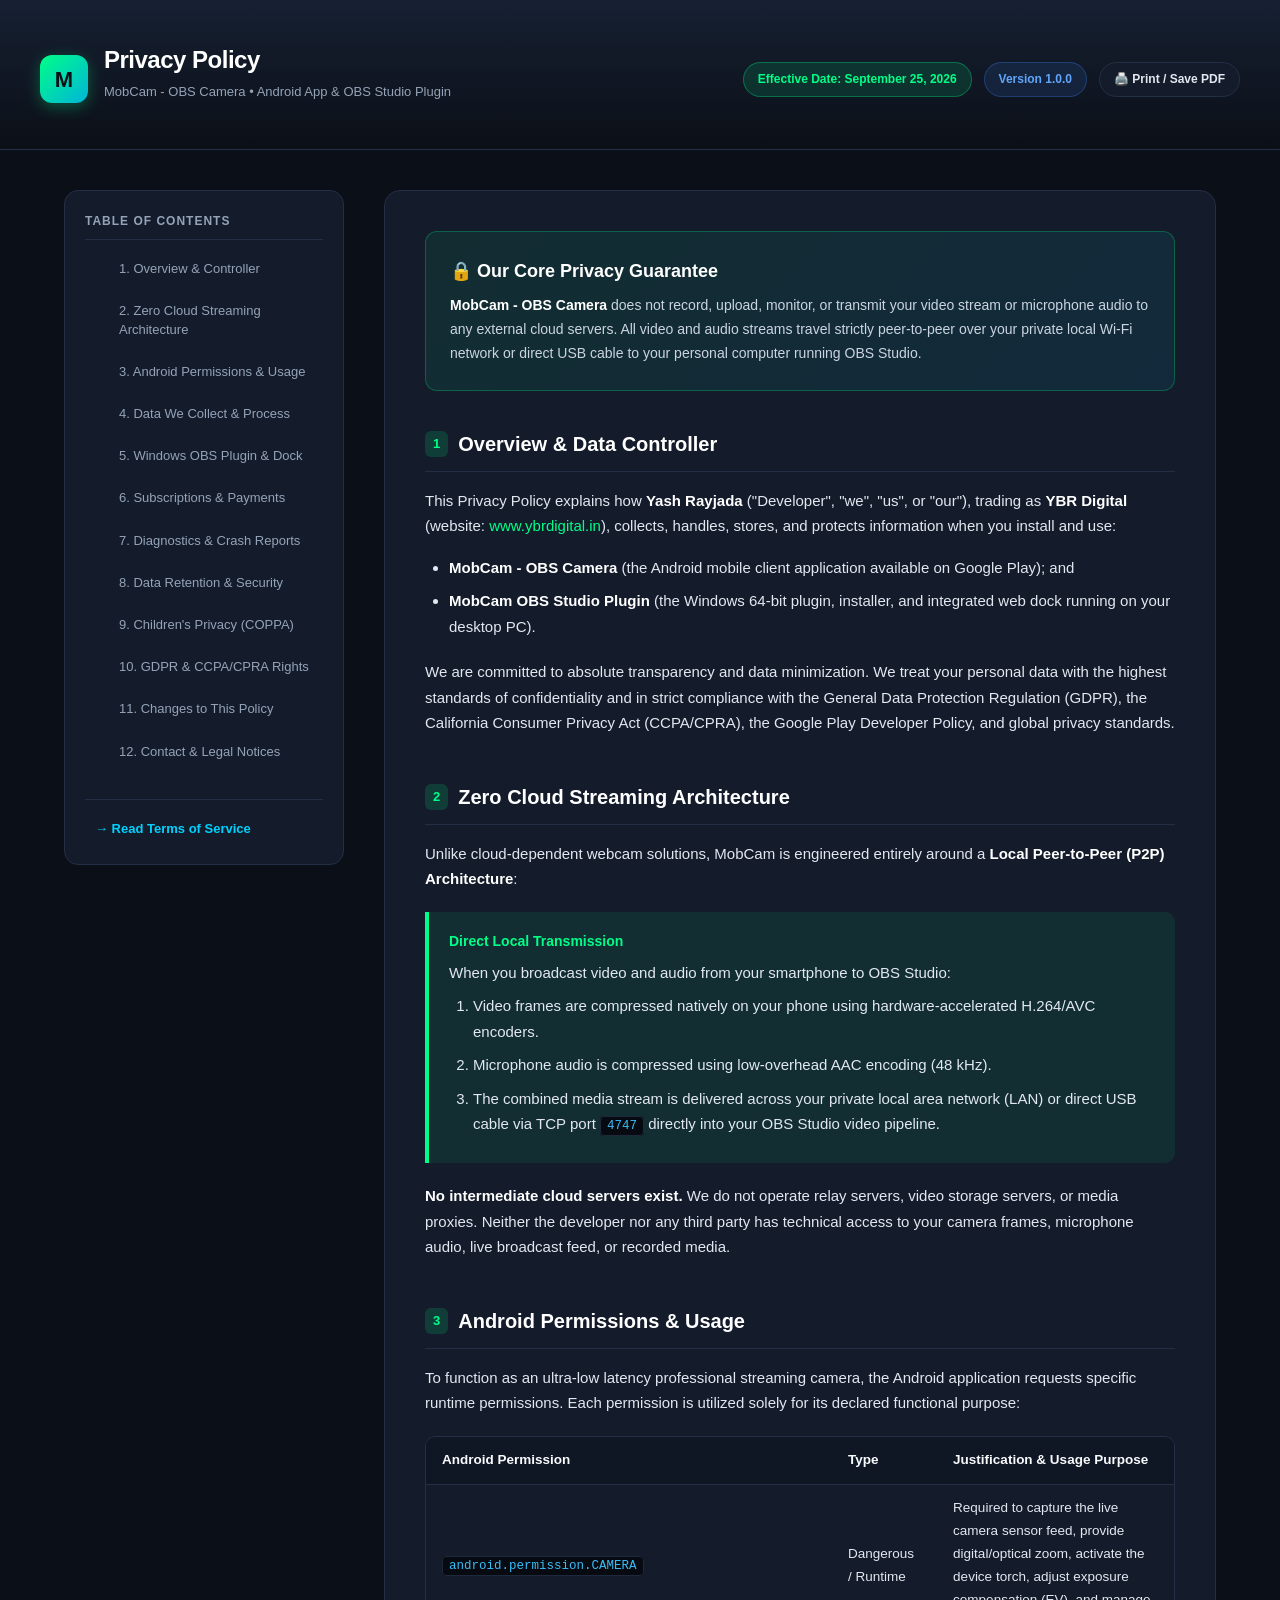
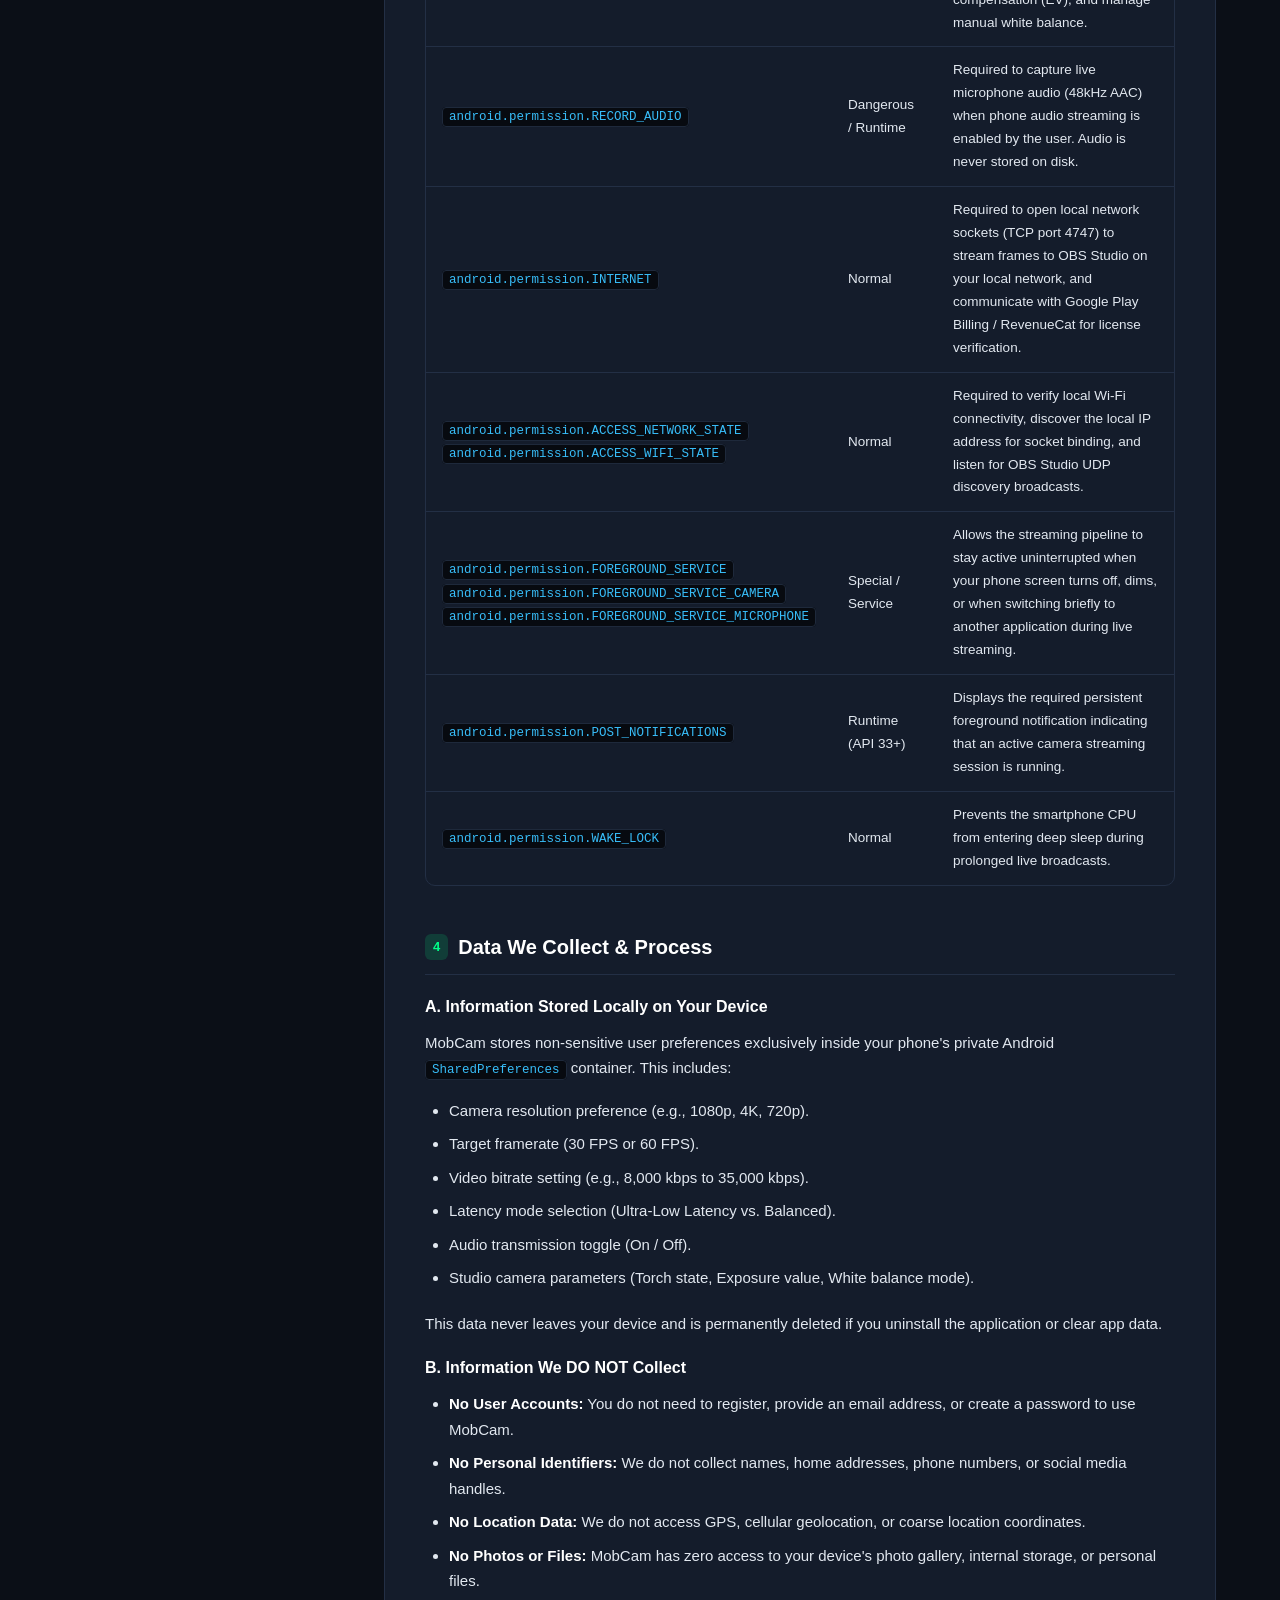
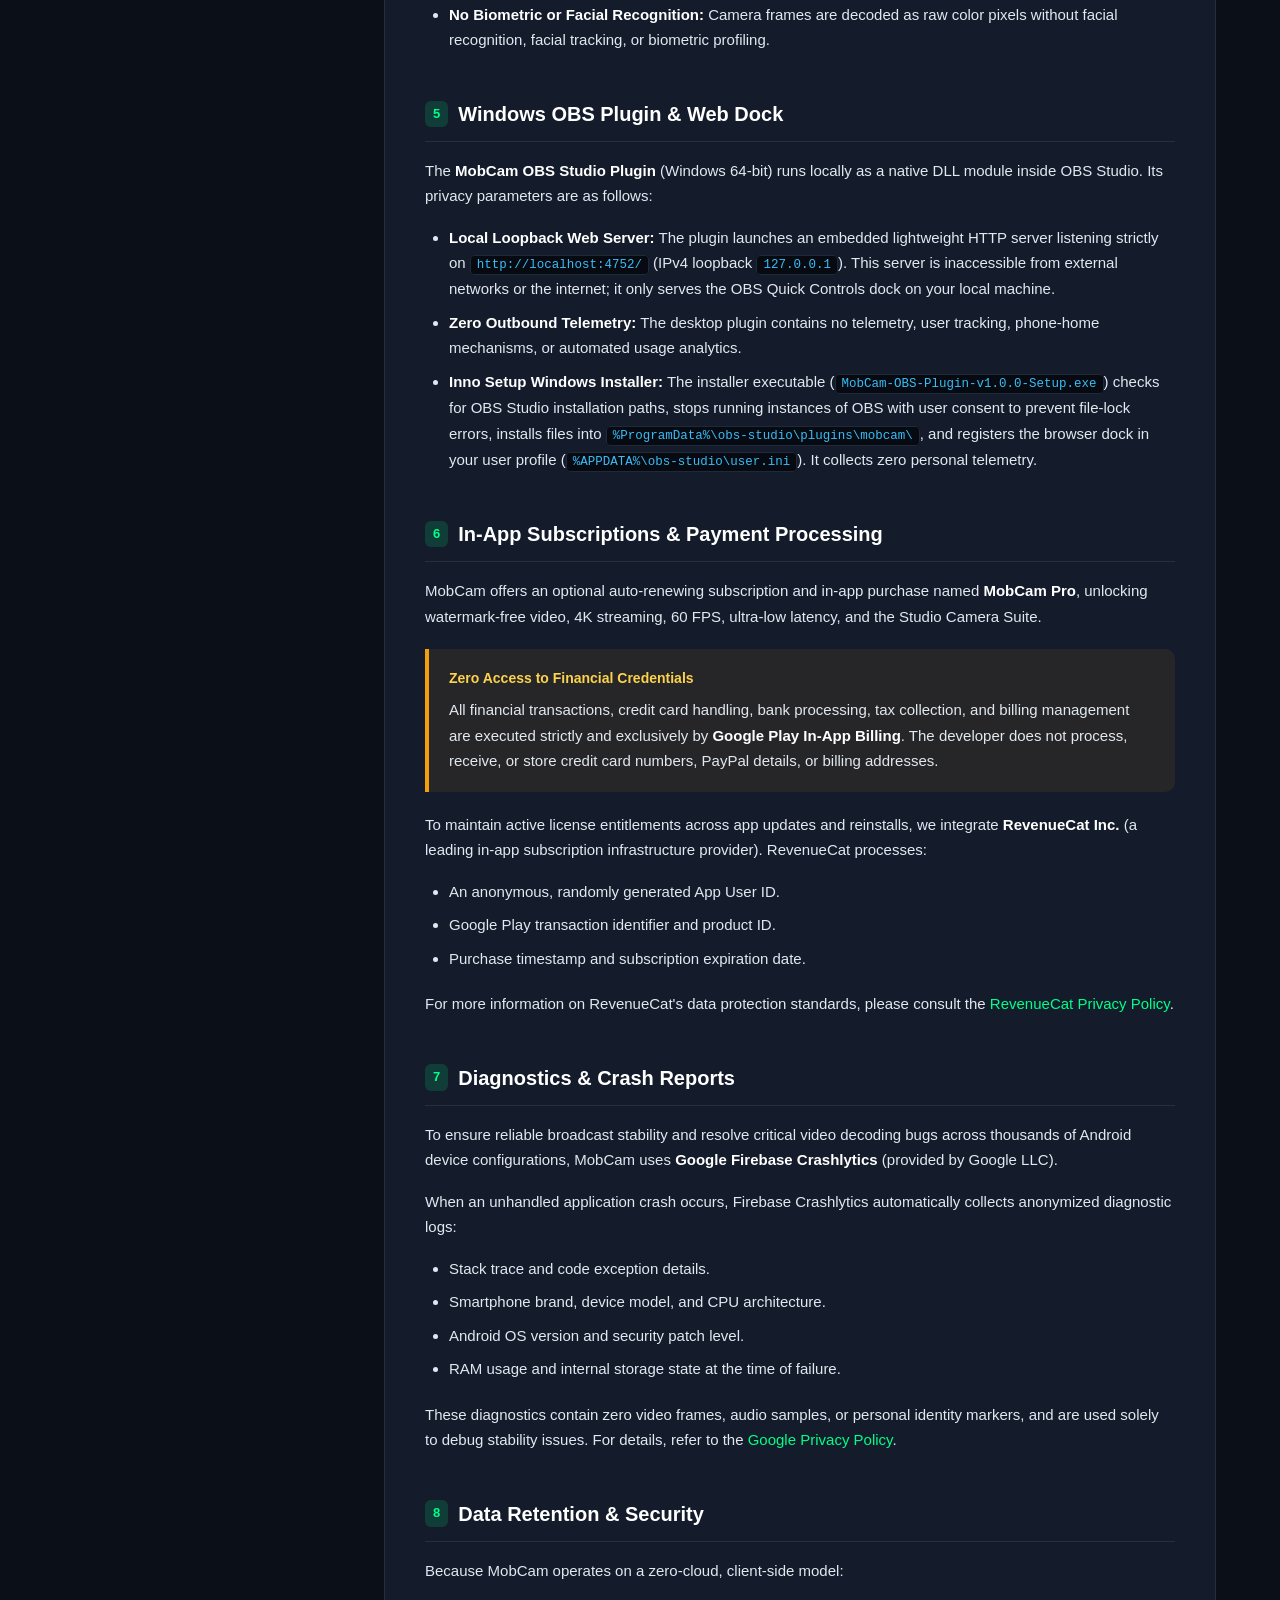
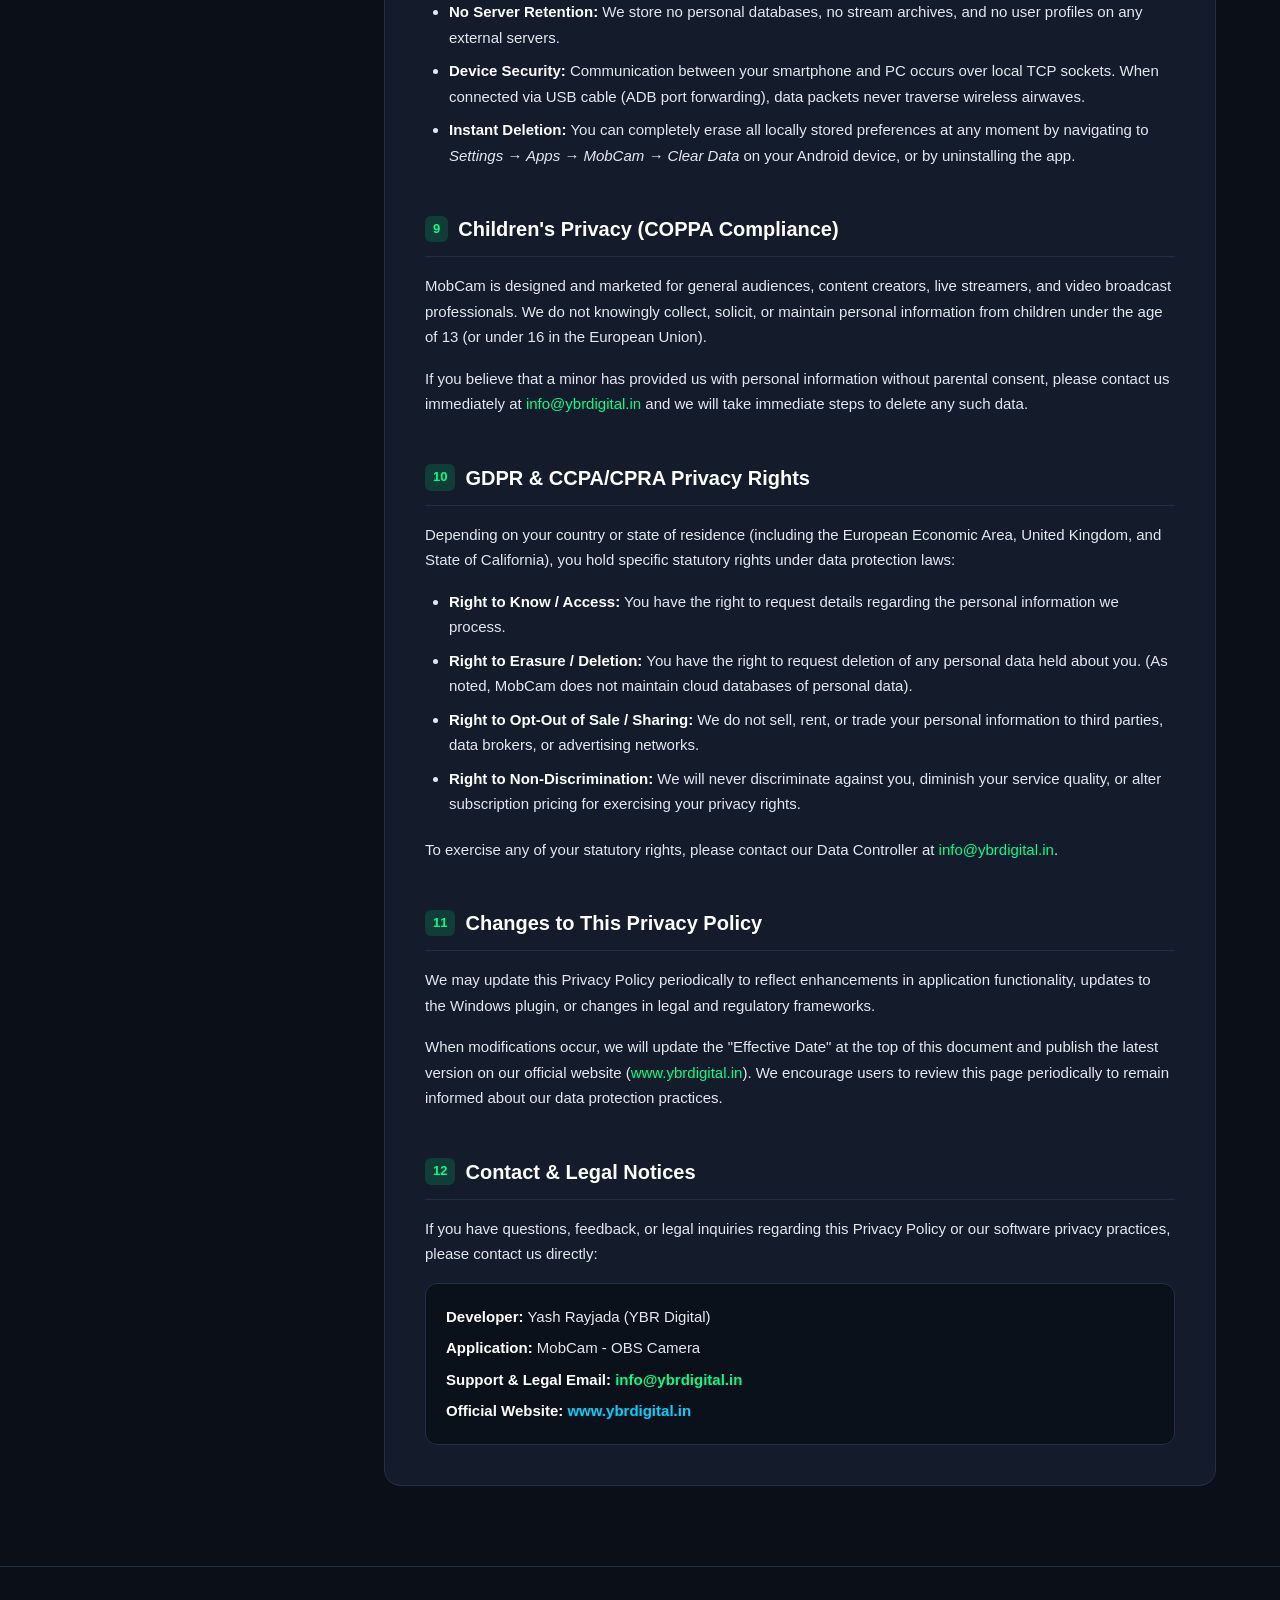
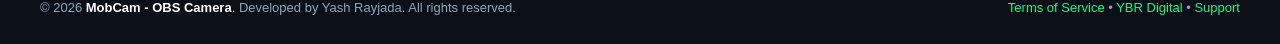
==== privacy-policy.html @ e22e001d "Add Privacy Policy and Terms of Service legal documents" ====
<!DOCTYPE html>
<html lang="en">
<head>
  <meta charset="UTF-8">
  <meta name="viewport" content="width=device-width, initial-scale=1.0">
  <title>Privacy Policy - MobCam - OBS Camera</title>
  <meta name="description" content="Privacy Policy for MobCam - OBS Camera Android App and Windows OBS Studio Plugin developed by Yash Rayjada.">
  <style>
    :root {
      --bg-color: #0b0f17;
      --card-bg: #141c2b;
      --card-border: #232f45;
      --text-main: #e2e8f0;
      --text-muted: #94a3b8;
      --accent-green: #00ff88;
      --accent-cyan: #00d2ff;
      --accent-blue: #3b82f6;
      --accent-gold: #f59e0b;
      --accent-red: #ef4444;
      --code-bg: #070a10;
      --nav-hover: #1e293b;
      --sidebar-width: 280px;
    }

    * {
      box-sizing: border-box;
      margin: 0;
      padding: 0;
    }

    body {
      font-family: -apple-system, BlinkMacSystemFont, "Segoe UI", Roboto, Helvetica, Arial, sans-serif;
      background-color: var(--bg-color);
      color: var(--text-main);
      line-height: 1.7;
      font-size: 15px;
      -webkit-font-smoothing: antialiased;
    }

    /* Header */
    header {
      background: linear-gradient(180deg, #162032 0%, var(--bg-color) 100%);
      border-bottom: 1px solid var(--card-border);
      padding: 40px 24px 30px;
      position: relative;
    }

    .header-inner {
      max-width: 1200px;
      margin: 0 auto;
      display: flex;
      flex-wrap: wrap;
      justify-content: space-between;
      align-items: center;
      gap: 20px;
    }

    .brand-group {
      display: flex;
      align-items: center;
      gap: 16px;
    }

    .logo-badge {
      width: 48px;
      height: 48px;
      background: linear-gradient(135deg, #00ff88, #00b4d8);
      border-radius: 12px;
      display: flex;
      align-items: center;
      justify-content: center;
      font-weight: 800;
      font-size: 22px;
      color: #0b0f17;
      box-shadow: 0 4px 15px rgba(0, 255, 136, 0.3);
    }

    .brand-title h1 {
      font-size: 24px;
      font-weight: 700;
      color: #ffffff;
      letter-spacing: -0.5px;
    }

    .brand-title p {
      font-size: 13px;
      color: var(--text-muted);
    }

    .doc-meta {
      display: flex;
      flex-wrap: wrap;
      gap: 12px;
    }

    .badge {
      display: inline-flex;
      align-items: center;
      gap: 6px;
      padding: 6px 14px;
      border-radius: 9999px;
      font-size: 12px;
      font-weight: 600;
      text-decoration: none;
    }

    .badge-green {
      background: rgba(0, 255, 136, 0.12);
      color: var(--accent-green);
      border: 1px solid rgba(0, 255, 136, 0.3);
    }

    .badge-blue {
      background: rgba(59, 130, 246, 0.12);
      color: #60a5fa;
      border: 1px solid rgba(59, 130, 246, 0.3);
    }

    .badge-btn {
      background: var(--card-bg);
      color: var(--text-main);
      border: 1px solid var(--card-border);
      cursor: pointer;
      transition: all 0.2s;
    }

    .badge-btn:hover {
      background: var(--nav-hover);
      border-color: var(--accent-cyan);
    }

    /* Layout */
    .layout-container {
      max-width: 1200px;
      margin: 0 auto;
      padding: 40px 24px;
      display: grid;
      grid-template-columns: var(--sidebar-width) minmax(0, 1fr);
      gap: 40px;
      align-items: start;
    }

    /* Sidebar Navigation */
    .sidebar {
      position: sticky;
      top: 30px;
      background: var(--card-bg);
      border: 1px solid var(--card-border);
      border-radius: 14px;
      padding: 20px;
      max-height: calc(100vh - 60px);
      overflow-y: auto;
    }

    .sidebar h3 {
      font-size: 12px;
      font-weight: 700;
      text-transform: uppercase;
      letter-spacing: 1px;
      color: var(--text-muted);
      margin-bottom: 14px;
      padding-bottom: 8px;
      border-bottom: 1px solid var(--card-border);
    }

    .toc-list {
      list-style: none;
      display: flex;
      flex-direction: column;
      gap: 4px;
    }

    .toc-link {
      color: var(--text-muted);
      text-decoration: none;
      font-size: 13px;
      padding: 6px 10px;
      border-radius: 6px;
      display: block;
      transition: all 0.15s ease;
      line-height: 1.4;
    }

    .toc-link:hover {
      color: var(--accent-green);
      background: var(--nav-hover);
      padding-left: 14px;
    }

    /* Main Content */
    .content {
      background: var(--card-bg);
      border: 1px solid var(--card-border);
      border-radius: 16px;
      padding: 40px;
    }

    .lead-banner {
      background: linear-gradient(135deg, rgba(0, 255, 136, 0.08) 0%, rgba(0, 210, 255, 0.08) 100%);
      border: 1px solid rgba(0, 255, 136, 0.25);
      border-radius: 12px;
      padding: 24px;
      margin-bottom: 36px;
    }

    .lead-banner h2 {
      font-size: 18px;
      color: #ffffff;
      margin-bottom: 8px;
      display: flex;
      align-items: center;
      gap: 10px;
    }

    .lead-banner p {
      color: #cbd5e1;
      font-size: 14px;
      margin: 0;
    }

    section {
      margin-bottom: 44px;
      scroll-margin-top: 40px;
    }

    section:last-child {
      margin-bottom: 0;
    }

    h2.section-title {
      font-size: 20px;
      font-weight: 700;
      color: #ffffff;
      margin-bottom: 16px;
      padding-bottom: 10px;
      border-bottom: 1px solid var(--card-border);
      display: flex;
      align-items: center;
      gap: 10px;
    }

    .sec-number {
      background: rgba(0, 255, 136, 0.15);
      color: var(--accent-green);
      font-size: 13px;
      font-weight: 700;
      padding: 2px 8px;
      border-radius: 6px;
    }

    p {
      color: var(--text-main);
      margin-bottom: 16px;
    }

    ul, ol {
      margin-bottom: 20px;
      padding-left: 24px;
      color: var(--text-main);
    }

    li {
      margin-bottom: 8px;
    }

    strong {
      color: #ffffff;
    }

    /* Alert Boxes */
    .callout {
      border-left: 4px solid var(--accent-blue);
      background: rgba(59, 130, 246, 0.08);
      border-radius: 0 10px 10px 0;
      padding: 18px 20px;
      margin: 20px 0;
    }

    .callout-title {
      font-weight: 700;
      font-size: 14px;
      color: #93c5fd;
      margin-bottom: 6px;
    }

    .callout-green {
      border-left-color: var(--accent-green);
      background: rgba(0, 255, 136, 0.08);
    }

    .callout-green .callout-title {
      color: var(--accent-green);
    }

    .callout-gold {
      border-left-color: var(--accent-gold);
      background: rgba(245, 158, 11, 0.08);
    }

    .callout-gold .callout-title {
      color: #fcd34d;
    }

    /* Tables */
    .table-wrapper {
      overflow-x: auto;
      margin: 20px 0 26px;
      border-radius: 10px;
      border: 1px solid var(--card-border);
    }

    table {
      width: 100%;
      border-collapse: collapse;
      text-align: left;
      font-size: 13.5px;
    }

    th {
      background: #0f1624;
      color: #f8fafc;
      font-weight: 600;
      padding: 12px 16px;
      border-bottom: 1px solid var(--card-border);
    }

    td {
      padding: 12px 16px;
      border-bottom: 1px solid var(--card-border);
      color: var(--text-main);
    }

    tr:last-child td {
      border-bottom: none;
    }

    tr:hover td {
      background: rgba(255, 255, 255, 0.02);
    }

    code {
      font-family: ui-monospace, SFMono-Regular, Menlo, Monaco, Consolas, monospace;
      font-size: 12.5px;
      background: var(--code-bg);
      color: #38bdf8;
      padding: 2px 6px;
      border-radius: 4px;
      border: 1px solid #1e293b;
    }

    /* Footer */
    footer {
      border-top: 1px solid var(--card-border);
      padding: 30px 24px;
      text-align: center;
      color: var(--text-muted);
      font-size: 13px;
      margin-top: 40px;
    }

    footer a {
      color: var(--accent-green);
      text-decoration: none;
    }

    footer a:hover {
      text-decoration: underline;
    }

    /* Print Styles */
    @media print {
      body {
        background: #ffffff;
        color: #000000;
      }
      header, .sidebar, .badge-btn, footer {
        display: none !important;
      }
      .layout-container {
        display: block;
        padding: 0;
      }
      .content {
        border: none;
        padding: 0;
        background: transparent;
      }
      h2.section-title {
        color: #000000;
        border-bottom: 1px solid #ccc;
      }
      .callout, .lead-banner {
        border: 1px solid #ccc;
        background: #f9f9f9;
        color: #000;
      }
      th {
        background: #eee;
        color: #000;
      }
      td {
        color: #000;
      }
      code {
        background: #eee;
        color: #000;
        border: none;
      }
    }

    @media (max-width: 900px) {
      .layout-container {
        grid-template-columns: 1fr;
      }
      .sidebar {
        position: static;
        max-height: none;
      }
      .content {
        padding: 24px 18px;
      }
    }
  </style>
</head>
<body>

  <!-- Header -->
  <header>
    <div class="header-inner">
      <div class="brand-group">
        <div class="logo-badge">M</div>
        <div class="brand-title">
          <h1>Privacy Policy</h1>
          <p>MobCam - OBS Camera &bull; Android App &amp; OBS Studio Plugin</p>
        </div>
      </div>
      <div class="doc-meta">
        <span class="badge badge-green">Effective Date: September 25, 2026</span>
        <span class="badge badge-blue">Version 1.0.0</span>
        <button class="badge badge-btn" onclick="window.print()">🖨️ Print / Save PDF</button>
      </div>
    </div>
  </header>

  <!-- Layout Container -->
  <div class="layout-container">

    <!-- Navigation Sidebar -->
    <aside class="sidebar">
      <h3>Table of Contents</h3>
      <ul class="toc-list">
        <li><a class="toc-link" href="#sec-overview">1. Overview &amp; Controller</a></li>
        <li><a class="toc-link" href="#sec-zero-cloud">2. Zero Cloud Streaming Architecture</a></li>
        <li><a class="toc-link" href="#sec-permissions">3. Android Permissions &amp; Usage</a></li>
        <li><a class="toc-link" href="#sec-data-collection">4. Data We Collect &amp; Process</a></li>
        <li><a class="toc-link" href="#sec-plugin">5. Windows OBS Plugin &amp; Dock</a></li>
        <li><a class="toc-link" href="#sec-sub-billing">6. Subscriptions &amp; Payments</a></li>
        <li><a class="toc-link" href="#sec-diagnostics">7. Diagnostics &amp; Crash Reports</a></li>
        <li><a class="toc-link" href="#sec-retention">8. Data Retention &amp; Security</a></li>
        <li><a class="toc-link" href="#sec-children">9. Children's Privacy (COPPA)</a></li>
        <li><a class="toc-link" href="#sec-gdpr-ccpa">10. GDPR &amp; CCPA/CPRA Rights</a></li>
        <li><a class="toc-link" href="#sec-updates">11. Changes to This Policy</a></li>
        <li><a class="toc-link" href="#sec-contact">12. Contact &amp; Legal Notices</a></li>
      </ul>
      <div style="margin-top: 24px; padding-top: 14px; border-top: 1px solid var(--card-border);">
        <a href="terms-of-service.html" class="toc-link" style="color: var(--accent-cyan); font-weight: 600;">
          &rarr; Read Terms of Service
        </a>
      </div>
    </aside>

    <!-- Main Legal Text -->
    <main class="content">

      <!-- Executive Privacy Guarantee Banner -->
      <div class="lead-banner">
        <h2>🔒 Our Core Privacy Guarantee</h2>
        <p>
          <strong>MobCam - OBS Camera</strong> does not record, upload, monitor, or transmit your video stream or microphone audio to any external cloud servers. All video and audio streams travel strictly peer-to-peer over your private local Wi-Fi network or direct USB cable to your personal computer running OBS Studio.
        </p>
      </div>

      <!-- Section 1 -->
      <section id="sec-overview">
        <h2 class="section-title"><span class="sec-number">1</span> Overview &amp; Data Controller</h2>
        <p>
          This Privacy Policy explains how <strong>Yash Rayjada</strong> ("Developer", "we", "us", or "our"), trading as <strong>YBR Digital</strong> (website: <a href="https://www.ybrdigital.in" target="_blank" style="color:var(--accent-green); text-decoration:none;">www.ybrdigital.in</a>), collects, handles, stores, and protects information when you install and use:
        </p>
        <ul>
          <li><strong>MobCam - OBS Camera</strong> (the Android mobile client application available on Google Play); and</li>
          <li><strong>MobCam OBS Studio Plugin</strong> (the Windows 64-bit plugin, installer, and integrated web dock running on your desktop PC).</li>
        </ul>
        <p>
          We are committed to absolute transparency and data minimization. We treat your personal data with the highest standards of confidentiality and in strict compliance with the General Data Protection Regulation (GDPR), the California Consumer Privacy Act (CCPA/CPRA), the Google Play Developer Policy, and global privacy standards.
        </p>
      </section>

      <!-- Section 2 -->
      <section id="sec-zero-cloud">
        <h2 class="section-title"><span class="sec-number">2</span> Zero Cloud Streaming Architecture</h2>
        <p>
          Unlike cloud-dependent webcam solutions, MobCam is engineered entirely around a <strong>Local Peer-to-Peer (P2P) Architecture</strong>:
        </p>
        <div class="callout callout-green">
          <div class="callout-title">Direct Local Transmission</div>
          When you broadcast video and audio from your smartphone to OBS Studio:
          <ol style="margin-top: 8px; margin-bottom: 0;">
            <li>Video frames are compressed natively on your phone using hardware-accelerated H.264/AVC encoders.</li>
            <li>Microphone audio is compressed using low-overhead AAC encoding (48 kHz).</li>
            <li>The combined media stream is delivered across your private local area network (LAN) or direct USB cable via TCP port <code>4747</code> directly into your OBS Studio video pipeline.</li>
          </ol>
        </div>
        <p>
          <strong>No intermediate cloud servers exist.</strong> We do not operate relay servers, video storage servers, or media proxies. Neither the developer nor any third party has technical access to your camera frames, microphone audio, live broadcast feed, or recorded media.
        </p>
      </section>

      <!-- Section 3 -->
      <section id="sec-permissions">
        <h2 class="section-title"><span class="sec-number">3</span> Android Permissions &amp; Usage</h2>
        <p>
          To function as an ultra-low latency professional streaming camera, the Android application requests specific runtime permissions. Each permission is utilized solely for its declared functional purpose:
        </p>
        <div class="table-wrapper">
          <table>
            <thead>
              <tr>
                <th>Android Permission</th>
                <th>Type</th>
                <th>Justification &amp; Usage Purpose</th>
              </tr>
            </thead>
            <tbody>
              <tr>
                <td><code>android.permission.CAMERA</code></td>
                <td>Dangerous / Runtime</td>
                <td>Required to capture the live camera sensor feed, provide digital/optical zoom, activate the device torch, adjust exposure compensation (EV), and manage manual white balance.</td>
              </tr>
              <tr>
                <td><code>android.permission.RECORD_AUDIO</code></td>
                <td>Dangerous / Runtime</td>
                <td>Required to capture live microphone audio (48kHz AAC) when phone audio streaming is enabled by the user. Audio is never stored on disk.</td>
              </tr>
              <tr>
                <td><code>android.permission.INTERNET</code></td>
                <td>Normal</td>
                <td>Required to open local network sockets (TCP port 4747) to stream frames to OBS Studio on your local network, and communicate with Google Play Billing / RevenueCat for license verification.</td>
              </tr>
              <tr>
                <td><code>android.permission.ACCESS_NETWORK_STATE</code><br><code>android.permission.ACCESS_WIFI_STATE</code></td>
                <td>Normal</td>
                <td>Required to verify local Wi-Fi connectivity, discover the local IP address for socket binding, and listen for OBS Studio UDP discovery broadcasts.</td>
              </tr>
              <tr>
                <td><code>android.permission.FOREGROUND_SERVICE</code><br><code>android.permission.FOREGROUND_SERVICE_CAMERA</code><br><code>android.permission.FOREGROUND_SERVICE_MICROPHONE</code></td>
                <td>Special / Service</td>
                <td>Allows the streaming pipeline to stay active uninterrupted when your phone screen turns off, dims, or when switching briefly to another application during live streaming.</td>
              </tr>
              <tr>
                <td><code>android.permission.POST_NOTIFICATIONS</code></td>
                <td>Runtime (API 33+)</td>
                <td>Displays the required persistent foreground notification indicating that an active camera streaming session is running.</td>
              </tr>
              <tr>
                <td><code>android.permission.WAKE_LOCK</code></td>
                <td>Normal</td>
                <td>Prevents the smartphone CPU from entering deep sleep during prolonged live broadcasts.</td>
              </tr>
            </tbody>
          </table>
        </div>
      </section>

      <!-- Section 4 -->
      <section id="sec-data-collection">
        <h2 class="section-title"><span class="sec-number">4</span> Data We Collect &amp; Process</h2>
        
        <h3 style="font-size:16px; color:#ffffff; margin: 18px 0 10px;">A. Information Stored Locally on Your Device</h3>
        <p>
          MobCam stores non-sensitive user preferences exclusively inside your phone's private Android <code>SharedPreferences</code> container. This includes:
        </p>
        <ul>
          <li>Camera resolution preference (e.g., 1080p, 4K, 720p).</li>
          <li>Target framerate (30 FPS or 60 FPS).</li>
          <li>Video bitrate setting (e.g., 8,000 kbps to 35,000 kbps).</li>
          <li>Latency mode selection (Ultra-Low Latency vs. Balanced).</li>
          <li>Audio transmission toggle (On / Off).</li>
          <li>Studio camera parameters (Torch state, Exposure value, White balance mode).</li>
        </ul>
        <p>This data never leaves your device and is permanently deleted if you uninstall the application or clear app data.</p>

        <h3 style="font-size:16px; color:#ffffff; margin: 18px 0 10px;">B. Information We DO NOT Collect</h3>
        <ul>
          <li><strong>No User Accounts:</strong> You do not need to register, provide an email address, or create a password to use MobCam.</li>
          <li><strong>No Personal Identifiers:</strong> We do not collect names, home addresses, phone numbers, or social media handles.</li>
          <li><strong>No Location Data:</strong> We do not access GPS, cellular geolocation, or coarse location coordinates.</li>
          <li><strong>No Photos or Files:</strong> MobCam has zero access to your device's photo gallery, internal storage, or personal files.</li>
          <li><strong>No Biometric or Facial Recognition:</strong> Camera frames are decoded as raw color pixels without facial recognition, facial tracking, or biometric profiling.</li>
        </ul>
      </section>

      <!-- Section 5 -->
      <section id="sec-plugin">
        <h2 class="section-title"><span class="sec-number">5</span> Windows OBS Plugin &amp; Web Dock</h2>
        <p>
          The <strong>MobCam OBS Studio Plugin</strong> (Windows 64-bit) runs locally as a native DLL module inside OBS Studio. Its privacy parameters are as follows:
        </p>
        <ul>
          <li><strong>Local Loopback Web Server:</strong> The plugin launches an embedded lightweight HTTP server listening strictly on <code>http://localhost:4752/</code> (IPv4 loopback <code>127.0.0.1</code>). This server is inaccessible from external networks or the internet; it only serves the OBS Quick Controls dock on your local machine.</li>
          <li><strong>Zero Outbound Telemetry:</strong> The desktop plugin contains no telemetry, user tracking, phone-home mechanisms, or automated usage analytics.</li>
          <li><strong>Inno Setup Windows Installer:</strong> The installer executable (<code>MobCam-OBS-Plugin-v1.0.0-Setup.exe</code>) checks for OBS Studio installation paths, stops running instances of OBS with user consent to prevent file-lock errors, installs files into <code>%ProgramData%\obs-studio\plugins\mobcam\</code>, and registers the browser dock in your user profile (<code>%APPDATA%\obs-studio\user.ini</code>). It collects zero personal telemetry.</li>
        </ul>
      </section>

      <!-- Section 6 -->
      <section id="sec-sub-billing">
        <h2 class="section-title"><span class="sec-number">6</span> In-App Subscriptions &amp; Payment Processing</h2>
        <p>
          MobCam offers an optional auto-renewing subscription and in-app purchase named <strong>MobCam Pro</strong>, unlocking watermark-free video, 4K streaming, 60 FPS, ultra-low latency, and the Studio Camera Suite.
        </p>
        <div class="callout callout-gold">
          <div class="callout-title">Zero Access to Financial Credentials</div>
          All financial transactions, credit card handling, bank processing, tax collection, and billing management are executed strictly and exclusively by <strong>Google Play In-App Billing</strong>. The developer does not process, receive, or store credit card numbers, PayPal details, or billing addresses.
        </div>
        <p>
          To maintain active license entitlements across app updates and reinstalls, we integrate <strong>RevenueCat Inc.</strong> (a leading in-app subscription infrastructure provider). RevenueCat processes:
        </p>
        <ul>
          <li>An anonymous, randomly generated App User ID.</li>
          <li>Google Play transaction identifier and product ID.</li>
          <li>Purchase timestamp and subscription expiration date.</li>
        </ul>
        <p>
          For more information on RevenueCat's data protection standards, please consult the <a href="https://www.revenuecat.com/privacy" target="_blank" style="color:var(--accent-green); text-decoration:none;">RevenueCat Privacy Policy</a>.
        </p>
      </section>

      <!-- Section 7 -->
      <section id="sec-diagnostics">
        <h2 class="section-title"><span class="sec-number">7</span> Diagnostics &amp; Crash Reports</h2>
        <p>
          To ensure reliable broadcast stability and resolve critical video decoding bugs across thousands of Android device configurations, MobCam uses <strong>Google Firebase Crashlytics</strong> (provided by Google LLC).
        </p>
        <p>
          When an unhandled application crash occurs, Firebase Crashlytics automatically collects anonymized diagnostic logs:
        </p>
        <ul>
          <li>Stack trace and code exception details.</li>
          <li>Smartphone brand, device model, and CPU architecture.</li>
          <li>Android OS version and security patch level.</li>
          <li>RAM usage and internal storage state at the time of failure.</li>
        </ul>
        <p>
          These diagnostics contain zero video frames, audio samples, or personal identity markers, and are used solely to debug stability issues. For details, refer to the <a href="https://policies.google.com/privacy" target="_blank" style="color:var(--accent-green); text-decoration:none;">Google Privacy Policy</a>.
        </p>
      </section>

      <!-- Section 8 -->
      <section id="sec-retention">
        <h2 class="section-title"><span class="sec-number">8</span> Data Retention &amp; Security</h2>
        <p>
          Because MobCam operates on a zero-cloud, client-side model:
        </p>
        <ul>
          <li><strong>No Server Retention:</strong> We store no personal databases, no stream archives, and no user profiles on any external servers.</li>
          <li><strong>Device Security:</strong> Communication between your smartphone and PC occurs over local TCP sockets. When connected via USB cable (ADB port forwarding), data packets never traverse wireless airwaves.</li>
          <li><strong>Instant Deletion:</strong> You can completely erase all locally stored preferences at any moment by navigating to <em>Settings &rarr; Apps &rarr; MobCam &rarr; Clear Data</em> on your Android device, or by uninstalling the app.</li>
        </ul>
      </section>

      <!-- Section 9 -->
      <section id="sec-children">
        <h2 class="section-title"><span class="sec-number">9</span> Children's Privacy (COPPA Compliance)</h2>
        <p>
          MobCam is designed and marketed for general audiences, content creators, live streamers, and video broadcast professionals. We do not knowingly collect, solicit, or maintain personal information from children under the age of 13 (or under 16 in the European Union).
        </p>
        <p>
          If you believe that a minor has provided us with personal information without parental consent, please contact us immediately at <a href="mailto:info@ybrdigital.in" style="color:var(--accent-green); text-decoration:none;">info@ybrdigital.in</a> and we will take immediate steps to delete any such data.
        </p>
      </section>

      <!-- Section 10 -->
      <section id="sec-gdpr-ccpa">
        <h2 class="section-title"><span class="sec-number">10</span> GDPR &amp; CCPA/CPRA Privacy Rights</h2>
        <p>
          Depending on your country or state of residence (including the European Economic Area, United Kingdom, and State of California), you hold specific statutory rights under data protection laws:
        </p>
        <ul>
          <li><strong>Right to Know / Access:</strong> You have the right to request details regarding the personal information we process.</li>
          <li><strong>Right to Erasure / Deletion:</strong> You have the right to request deletion of any personal data held about you. (As noted, MobCam does not maintain cloud databases of personal data).</li>
          <li><strong>Right to Opt-Out of Sale / Sharing:</strong> We do not sell, rent, or trade your personal information to third parties, data brokers, or advertising networks.</li>
          <li><strong>Right to Non-Discrimination:</strong> We will never discriminate against you, diminish your service quality, or alter subscription pricing for exercising your privacy rights.</li>
        </ul>
        <p>
          To exercise any of your statutory rights, please contact our Data Controller at <a href="mailto:info@ybrdigital.in" style="color:var(--accent-green); text-decoration:none;">info@ybrdigital.in</a>.
        </p>
      </section>

      <!-- Section 11 -->
      <section id="sec-updates">
        <h2 class="section-title"><span class="sec-number">11</span> Changes to This Privacy Policy</h2>
        <p>
          We may update this Privacy Policy periodically to reflect enhancements in application functionality, updates to the Windows plugin, or changes in legal and regulatory frameworks.
        </p>
        <p>
          When modifications occur, we will update the "Effective Date" at the top of this document and publish the latest version on our official website (<a href="https://www.ybrdigital.in" target="_blank" style="color:var(--accent-green); text-decoration:none;">www.ybrdigital.in</a>). We encourage users to review this page periodically to remain informed about our data protection practices.
        </p>
      </section>

      <!-- Section 12 -->
      <section id="sec-contact">
        <h2 class="section-title"><span class="sec-number">12</span> Contact &amp; Legal Notices</h2>
        <p>
          If you have questions, feedback, or legal inquiries regarding this Privacy Policy or our software privacy practices, please contact us directly:
        </p>
        <div style="background:#0b111a; border:1px solid var(--card-border); border-radius:12px; padding:20px; margin-top:14px;">
          <p style="margin-bottom:6px;"><strong>Developer:</strong> Yash Rayjada (YBR Digital)</p>
          <p style="margin-bottom:6px;"><strong>Application:</strong> MobCam - OBS Camera</p>
          <p style="margin-bottom:6px;"><strong>Support &amp; Legal Email:</strong> <a href="mailto:info@ybrdigital.in" style="color:var(--accent-green); text-decoration:none; font-weight:600;">info@ybrdigital.in</a></p>
          <p style="margin-bottom:0;"><strong>Official Website:</strong> <a href="https://www.ybrdigital.in" target="_blank" style="color:var(--accent-cyan); text-decoration:none; font-weight:600;">www.ybrdigital.in</a></p>
        </div>
      </section>

    </main>
  </div>

  <!-- Footer -->
  <footer>
    <div style="max-width: 1200px; margin: 0 auto; display: flex; flex-wrap: wrap; justify-content: space-between; align-items: center; gap: 14px;">
      <div>&copy; 2026 <strong>MobCam - OBS Camera</strong>. Developed by Yash Rayjada. All rights reserved.</div>
      <div>
        <a href="terms-of-service.html">Terms of Service</a> &bull;
        <a href="https://www.ybrdigital.in" target="_blank">YBR Digital</a> &bull;
        <a href="mailto:info@ybrdigital.in">Support</a>
      </div>
    </div>
  </footer>

</body>
</html>
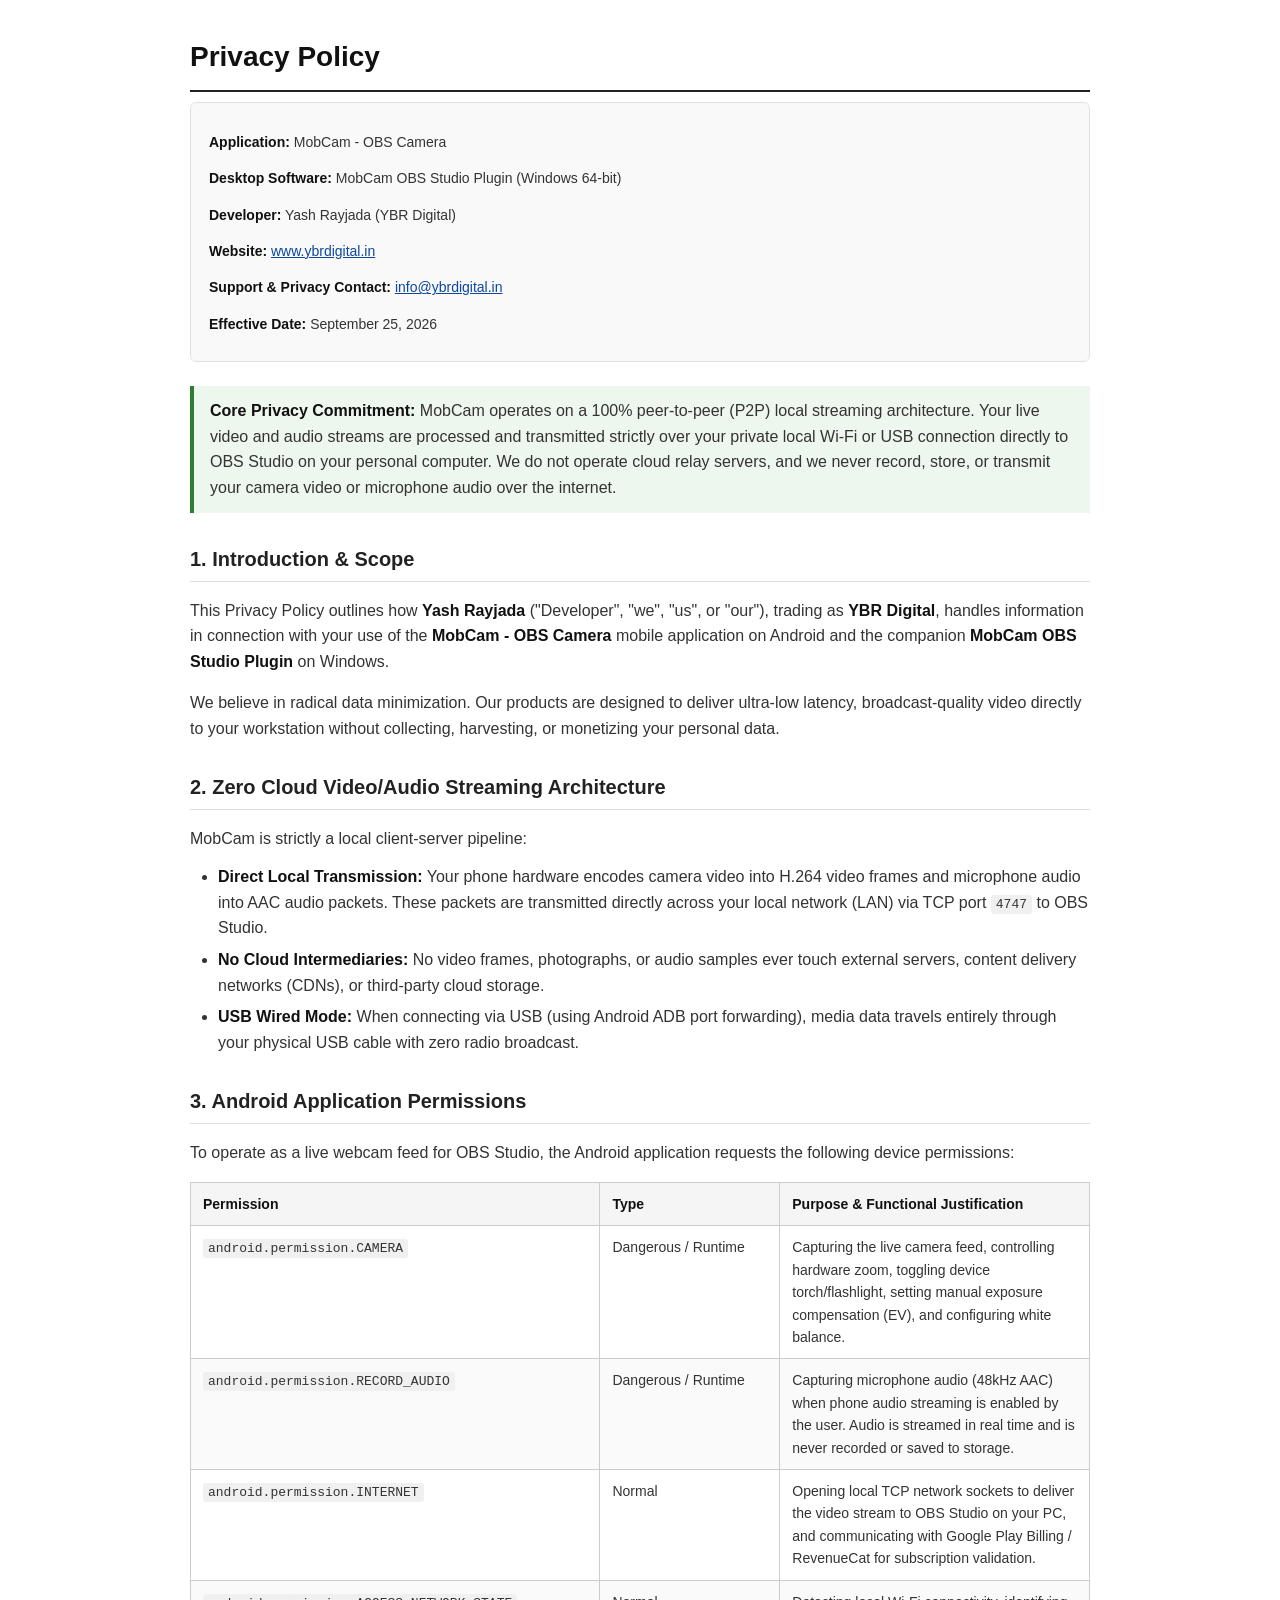
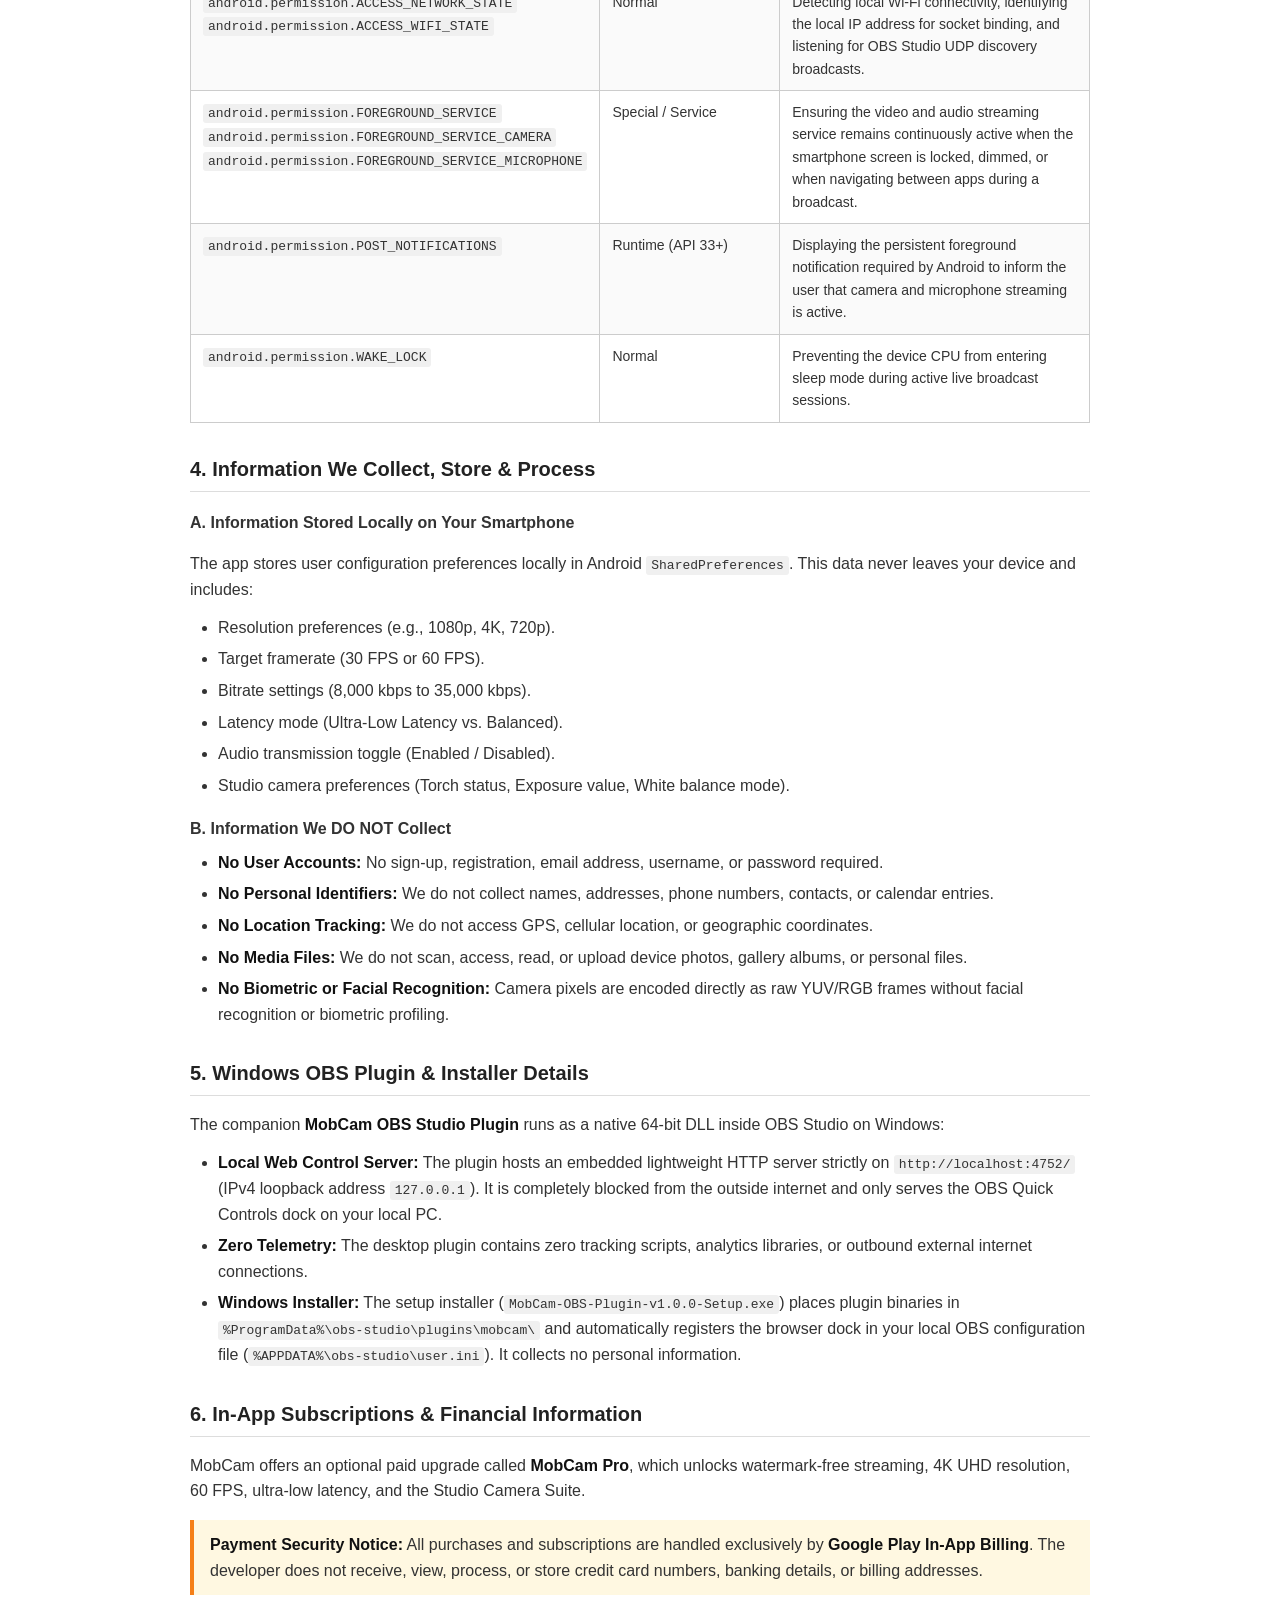
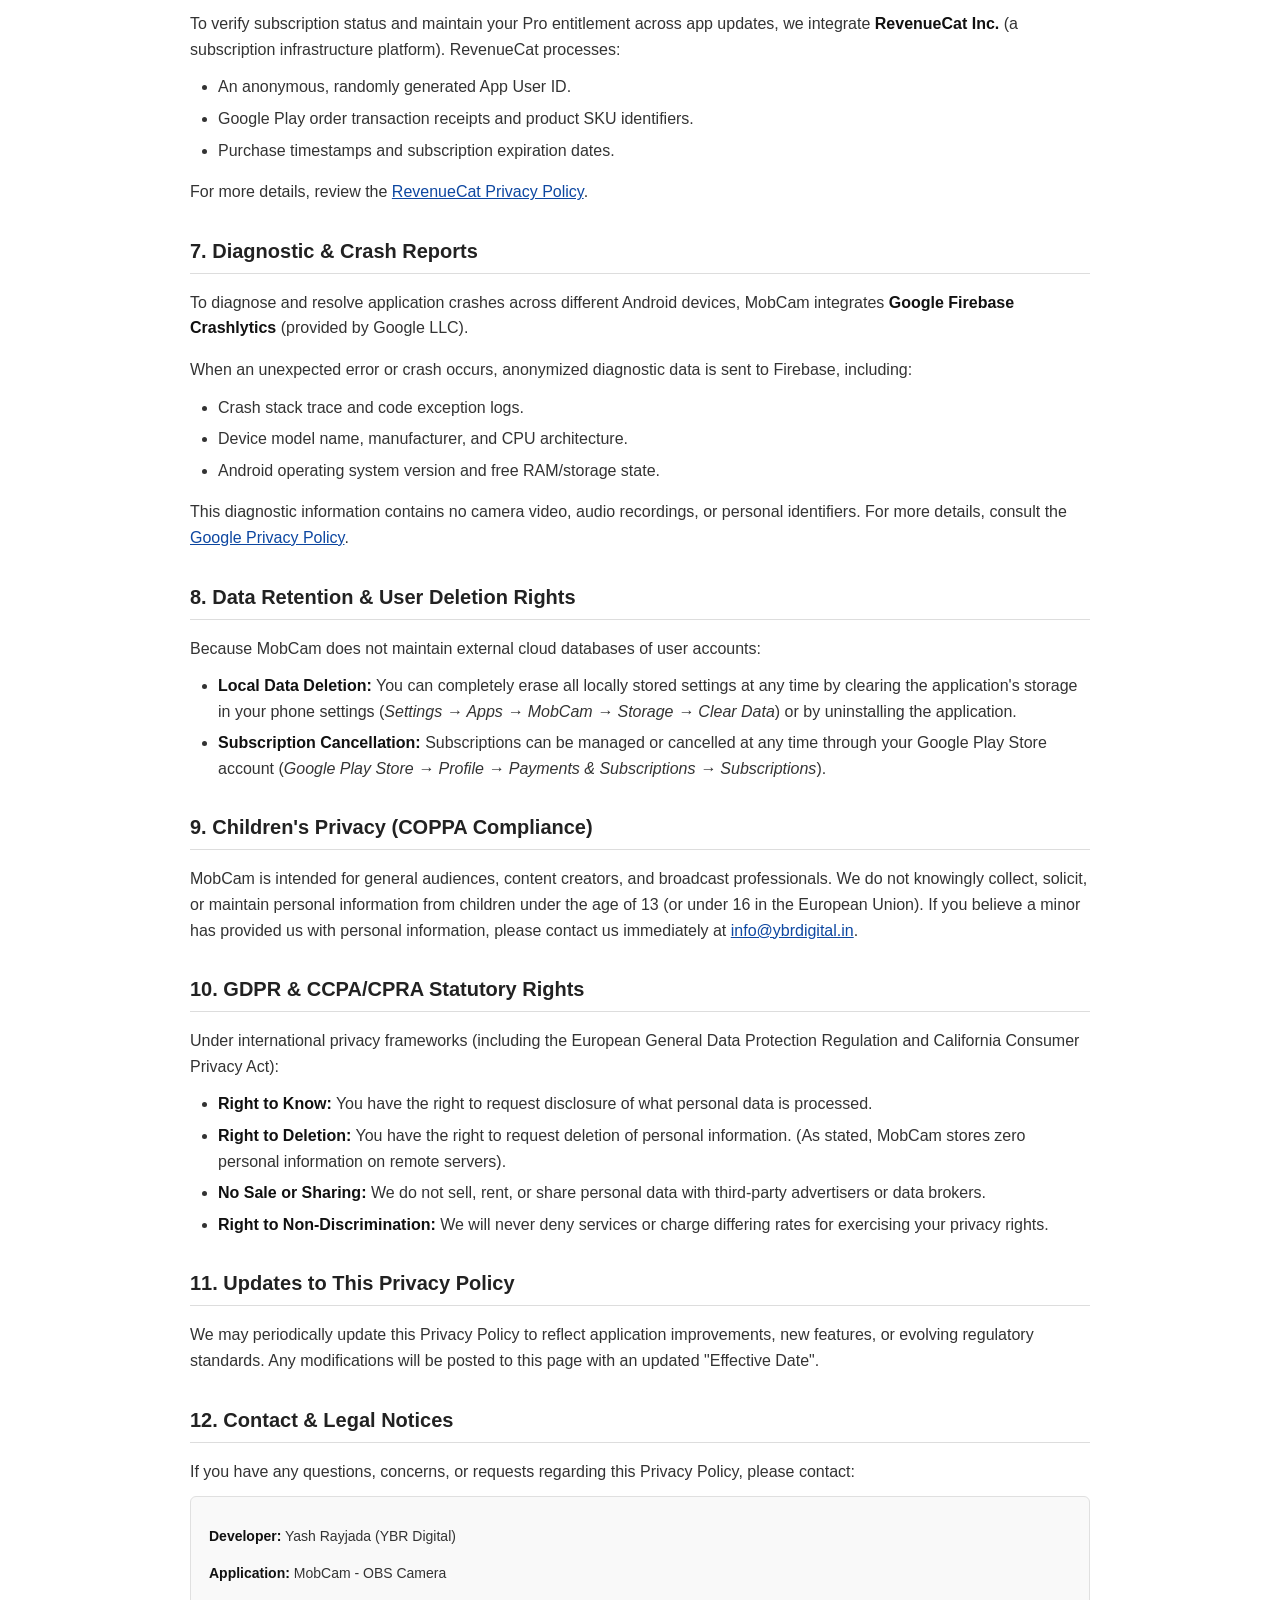
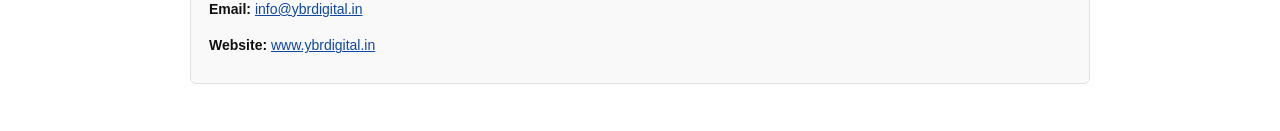
==== commit 98e87f18: "Simplify Privacy Policy and Terms of Service HTML for universal copy-paste compatibility" ====
--- a/privacy-policy.html
+++ b/privacy-policy.html
@@ -4,737 +4,301 @@
   <meta charset="UTF-8">
   <meta name="viewport" content="width=device-width, initial-scale=1.0">
   <title>Privacy Policy - MobCam - OBS Camera</title>
-  <meta name="description" content="Privacy Policy for MobCam - OBS Camera Android App and Windows OBS Studio Plugin developed by Yash Rayjada.">
   <style>
-    :root {
-      --bg-color: #0b0f17;
-      --card-bg: #141c2b;
-      --card-border: #232f45;
-      --text-main: #e2e8f0;
-      --text-muted: #94a3b8;
-      --accent-green: #00ff88;
-      --accent-cyan: #00d2ff;
-      --accent-blue: #3b82f6;
-      --accent-gold: #f59e0b;
-      --accent-red: #ef4444;
-      --code-bg: #070a10;
-      --nav-hover: #1e293b;
-      --sidebar-width: 280px;
-    }
-
-    * {
-      box-sizing: border-box;
-      margin: 0;
-      padding: 0;
-    }
-
     body {
-      font-family: -apple-system, BlinkMacSystemFont, "Segoe UI", Roboto, Helvetica, Arial, sans-serif;
-      background-color: var(--bg-color);
-      color: var(--text-main);
-      line-height: 1.7;
-      font-size: 15px;
-      -webkit-font-smoothing: antialiased;
-    }
-
-    /* Header */
-    header {
-      background: linear-gradient(180deg, #162032 0%, var(--bg-color) 100%);
-      border-bottom: 1px solid var(--card-border);
-      padding: 40px 24px 30px;
-      position: relative;
-    }
-
-    .header-inner {
-      max-width: 1200px;
+      font-family: Arial, Helvetica, sans-serif;
+      line-height: 1.6;
+      color: #333333;
+      max-width: 900px;
       margin: 0 auto;
-      display: flex;
-      flex-wrap: wrap;
-      justify-content: space-between;
-      align-items: center;
-      gap: 20px;
-    }
-
-    .brand-group {
-      display: flex;
-      align-items: center;
-      gap: 16px;
-    }
-
-    .logo-badge {
-      width: 48px;
-      height: 48px;
-      background: linear-gradient(135deg, #00ff88, #00b4d8);
-      border-radius: 12px;
-      display: flex;
-      align-items: center;
-      justify-content: center;
-      font-weight: 800;
-      font-size: 22px;
-      color: #0b0f17;
-      box-shadow: 0 4px 15px rgba(0, 255, 136, 0.3);
-    }
-
-    .brand-title h1 {
-      font-size: 24px;
-      font-weight: 700;
-      color: #ffffff;
-      letter-spacing: -0.5px;
-    }
-
-    .brand-title p {
-      font-size: 13px;
-      color: var(--text-muted);
-    }
-
-    .doc-meta {
-      display: flex;
-      flex-wrap: wrap;
-      gap: 12px;
-    }
-
-    .badge {
-      display: inline-flex;
-      align-items: center;
-      gap: 6px;
-      padding: 6px 14px;
-      border-radius: 9999px;
-      font-size: 12px;
-      font-weight: 600;
-      text-decoration: none;
-    }
-
-    .badge-green {
-      background: rgba(0, 255, 136, 0.12);
-      color: var(--accent-green);
-      border: 1px solid rgba(0, 255, 136, 0.3);
-    }
-
-    .badge-blue {
-      background: rgba(59, 130, 246, 0.12);
-      color: #60a5fa;
-      border: 1px solid rgba(59, 130, 246, 0.3);
-    }
-
-    .badge-btn {
-      background: var(--card-bg);
-      color: var(--text-main);
-      border: 1px solid var(--card-border);
-      cursor: pointer;
-      transition: all 0.2s;
-    }
-
-    .badge-btn:hover {
-      background: var(--nav-hover);
-      border-color: var(--accent-cyan);
-    }
-
-    /* Layout */
-    .layout-container {
-      max-width: 1200px;
-      margin: 0 auto;
-      padding: 40px 24px;
-      display: grid;
-      grid-template-columns: var(--sidebar-width) minmax(0, 1fr);
-      gap: 40px;
-      align-items: start;
-    }
-
-    /* Sidebar Navigation */
-    .sidebar {
-      position: sticky;
-      top: 30px;
-      background: var(--card-bg);
-      border: 1px solid var(--card-border);
-      border-radius: 14px;
-      padding: 20px;
-      max-height: calc(100vh - 60px);
-      overflow-y: auto;
-    }
-
-    .sidebar h3 {
-      font-size: 12px;
-      font-weight: 700;
-      text-transform: uppercase;
-      letter-spacing: 1px;
-      color: var(--text-muted);
-      margin-bottom: 14px;
-      padding-bottom: 8px;
-      border-bottom: 1px solid var(--card-border);
-    }
-
-    .toc-list {
-      list-style: none;
-      display: flex;
-      flex-direction: column;
-      gap: 4px;
-    }
-
-    .toc-link {
-      color: var(--text-muted);
-      text-decoration: none;
-      font-size: 13px;
-      padding: 6px 10px;
-      border-radius: 6px;
-      display: block;
-      transition: all 0.15s ease;
-      line-height: 1.4;
-    }
-
-    .toc-link:hover {
-      color: var(--accent-green);
-      background: var(--nav-hover);
-      padding-left: 14px;
-    }
-
-    /* Main Content */
-    .content {
-      background: var(--card-bg);
-      border: 1px solid var(--card-border);
-      border-radius: 16px;
-      padding: 40px;
-    }
-
-    .lead-banner {
-      background: linear-gradient(135deg, rgba(0, 255, 136, 0.08) 0%, rgba(0, 210, 255, 0.08) 100%);
-      border: 1px solid rgba(0, 255, 136, 0.25);
-      border-radius: 12px;
-      padding: 24px;
-      margin-bottom: 36px;
-    }
-
-    .lead-banner h2 {
-      font-size: 18px;
-      color: #ffffff;
+      padding: 25px 20px;
+      background-color: #ffffff;
+    }
+    h1 {
+      font-size: 28px;
+      color: #111111;
+      border-bottom: 2px solid #222222;
+      padding-bottom: 10px;
+      margin-top: 10px;
+      margin-bottom: 10px;
+    }
+    h2 {
+      font-size: 20px;
+      color: #222222;
+      border-bottom: 1px solid #dddddd;
+      padding-bottom: 6px;
+      margin-top: 30px;
+      margin-bottom: 12px;
+    }
+    h3 {
+      font-size: 16px;
+      color: #333333;
+      margin-top: 18px;
       margin-bottom: 8px;
-      display: flex;
-      align-items: center;
-      gap: 10px;
-    }
-
-    .lead-banner p {
-      color: #cbd5e1;
-      font-size: 14px;
-      margin: 0;
-    }
-
-    section {
-      margin-bottom: 44px;
-      scroll-margin-top: 40px;
-    }
-
-    section:last-child {
-      margin-bottom: 0;
-    }
-
-    h2.section-title {
-      font-size: 20px;
-      font-weight: 700;
-      color: #ffffff;
+    }
+    p {
+      margin-bottom: 12px;
+    }
+    ul, ol {
+      margin-top: 6px;
       margin-bottom: 16px;
-      padding-bottom: 10px;
-      border-bottom: 1px solid var(--card-border);
-      display: flex;
-      align-items: center;
-      gap: 10px;
-    }
-
-    .sec-number {
-      background: rgba(0, 255, 136, 0.15);
-      color: var(--accent-green);
-      font-size: 13px;
-      font-weight: 700;
-      padding: 2px 8px;
-      border-radius: 6px;
-    }
-
-    p {
-      color: var(--text-main);
-      margin-bottom: 16px;
-    }
-
-    ul, ol {
-      margin-bottom: 20px;
-      padding-left: 24px;
-      color: var(--text-main);
-    }
-
+      padding-left: 28px;
+    }
     li {
-      margin-bottom: 8px;
-    }
-
+      margin-bottom: 6px;
+    }
     strong {
-      color: #ffffff;
-    }
-
-    /* Alert Boxes */
-    .callout {
-      border-left: 4px solid var(--accent-blue);
-      background: rgba(59, 130, 246, 0.08);
-      border-radius: 0 10px 10px 0;
-      padding: 18px 20px;
-      margin: 20px 0;
-    }
-
-    .callout-title {
-      font-weight: 700;
-      font-size: 14px;
-      color: #93c5fd;
-      margin-bottom: 6px;
-    }
-
-    .callout-green {
-      border-left-color: var(--accent-green);
-      background: rgba(0, 255, 136, 0.08);
-    }
-
-    .callout-green .callout-title {
-      color: var(--accent-green);
-    }
-
-    .callout-gold {
-      border-left-color: var(--accent-gold);
-      background: rgba(245, 158, 11, 0.08);
-    }
-
-    .callout-gold .callout-title {
-      color: #fcd34d;
-    }
-
-    /* Tables */
-    .table-wrapper {
-      overflow-x: auto;
-      margin: 20px 0 26px;
-      border-radius: 10px;
-      border: 1px solid var(--card-border);
-    }
-
+      color: #111111;
+    }
     table {
       width: 100%;
       border-collapse: collapse;
+      margin: 16px 0;
+      font-size: 14px;
+    }
+    th, td {
+      border: 1px solid #cccccc;
+      padding: 10px 12px;
       text-align: left;
-      font-size: 13.5px;
-    }
-
+      vertical-align: top;
+    }
     th {
-      background: #0f1624;
-      color: #f8fafc;
-      font-weight: 600;
+      background-color: #f5f5f5;
+      font-weight: bold;
+      color: #111111;
+    }
+    tr:nth-child(even) {
+      background-color: #fafafa;
+    }
+    code {
+      font-family: Consolas, Monaco, monospace;
+      font-size: 13px;
+      background-color: #f0f0f0;
+      padding: 2px 5px;
+      border-radius: 3px;
+    }
+    .meta-box {
+      background-color: #f9f9f9;
+      border: 1px solid #e0e0e0;
+      border-radius: 6px;
+      padding: 14px 18px;
+      margin-bottom: 24px;
+      font-size: 14px;
+    }
+    .highlight-box {
+      background-color: #eef7ee;
+      border-left: 4px solid #2e7d32;
       padding: 12px 16px;
-      border-bottom: 1px solid var(--card-border);
-    }
-
-    td {
+      margin: 16px 0;
+    }
+    .warning-box {
+      background-color: #fff8e1;
+      border-left: 4px solid #f57f17;
       padding: 12px 16px;
-      border-bottom: 1px solid var(--card-border);
-      color: var(--text-main);
-    }
-
-    tr:last-child td {
-      border-bottom: none;
-    }
-
-    tr:hover td {
-      background: rgba(255, 255, 255, 0.02);
-    }
-
-    code {
-      font-family: ui-monospace, SFMono-Regular, Menlo, Monaco, Consolas, monospace;
-      font-size: 12.5px;
-      background: var(--code-bg);
-      color: #38bdf8;
-      padding: 2px 6px;
-      border-radius: 4px;
-      border: 1px solid #1e293b;
-    }
-
-    /* Footer */
-    footer {
-      border-top: 1px solid var(--card-border);
-      padding: 30px 24px;
-      text-align: center;
-      color: var(--text-muted);
-      font-size: 13px;
-      margin-top: 40px;
-    }
-
-    footer a {
-      color: var(--accent-green);
-      text-decoration: none;
-    }
-
-    footer a:hover {
+      margin: 16px 0;
+    }
+    a {
+      color: #0d47a1;
       text-decoration: underline;
-    }
-
-    /* Print Styles */
-    @media print {
-      body {
-        background: #ffffff;
-        color: #000000;
-      }
-      header, .sidebar, .badge-btn, footer {
-        display: none !important;
-      }
-      .layout-container {
-        display: block;
-        padding: 0;
-      }
-      .content {
-        border: none;
-        padding: 0;
-        background: transparent;
-      }
-      h2.section-title {
-        color: #000000;
-        border-bottom: 1px solid #ccc;
-      }
-      .callout, .lead-banner {
-        border: 1px solid #ccc;
-        background: #f9f9f9;
-        color: #000;
-      }
-      th {
-        background: #eee;
-        color: #000;
-      }
-      td {
-        color: #000;
-      }
-      code {
-        background: #eee;
-        color: #000;
-        border: none;
-      }
-    }
-
-    @media (max-width: 900px) {
-      .layout-container {
-        grid-template-columns: 1fr;
-      }
-      .sidebar {
-        position: static;
-        max-height: none;
-      }
-      .content {
-        padding: 24px 18px;
-      }
     }
   </style>
 </head>
 <body>
 
-  <!-- Header -->
-  <header>
-    <div class="header-inner">
-      <div class="brand-group">
-        <div class="logo-badge">M</div>
-        <div class="brand-title">
-          <h1>Privacy Policy</h1>
-          <p>MobCam - OBS Camera &bull; Android App &amp; OBS Studio Plugin</p>
-        </div>
-      </div>
-      <div class="doc-meta">
-        <span class="badge badge-green">Effective Date: September 25, 2026</span>
-        <span class="badge badge-blue">Version 1.0.0</span>
-        <button class="badge badge-btn" onclick="window.print()">🖨️ Print / Save PDF</button>
-      </div>
-    </div>
-  </header>
-
-  <!-- Layout Container -->
-  <div class="layout-container">
-
-    <!-- Navigation Sidebar -->
-    <aside class="sidebar">
-      <h3>Table of Contents</h3>
-      <ul class="toc-list">
-        <li><a class="toc-link" href="#sec-overview">1. Overview &amp; Controller</a></li>
-        <li><a class="toc-link" href="#sec-zero-cloud">2. Zero Cloud Streaming Architecture</a></li>
-        <li><a class="toc-link" href="#sec-permissions">3. Android Permissions &amp; Usage</a></li>
-        <li><a class="toc-link" href="#sec-data-collection">4. Data We Collect &amp; Process</a></li>
-        <li><a class="toc-link" href="#sec-plugin">5. Windows OBS Plugin &amp; Dock</a></li>
-        <li><a class="toc-link" href="#sec-sub-billing">6. Subscriptions &amp; Payments</a></li>
-        <li><a class="toc-link" href="#sec-diagnostics">7. Diagnostics &amp; Crash Reports</a></li>
-        <li><a class="toc-link" href="#sec-retention">8. Data Retention &amp; Security</a></li>
-        <li><a class="toc-link" href="#sec-children">9. Children's Privacy (COPPA)</a></li>
-        <li><a class="toc-link" href="#sec-gdpr-ccpa">10. GDPR &amp; CCPA/CPRA Rights</a></li>
-        <li><a class="toc-link" href="#sec-updates">11. Changes to This Policy</a></li>
-        <li><a class="toc-link" href="#sec-contact">12. Contact &amp; Legal Notices</a></li>
-      </ul>
-      <div style="margin-top: 24px; padding-top: 14px; border-top: 1px solid var(--card-border);">
-        <a href="terms-of-service.html" class="toc-link" style="color: var(--accent-cyan); font-weight: 600;">
-          &rarr; Read Terms of Service
-        </a>
-      </div>
-    </aside>
-
-    <!-- Main Legal Text -->
-    <main class="content">
-
-      <!-- Executive Privacy Guarantee Banner -->
-      <div class="lead-banner">
-        <h2>🔒 Our Core Privacy Guarantee</h2>
-        <p>
-          <strong>MobCam - OBS Camera</strong> does not record, upload, monitor, or transmit your video stream or microphone audio to any external cloud servers. All video and audio streams travel strictly peer-to-peer over your private local Wi-Fi network or direct USB cable to your personal computer running OBS Studio.
-        </p>
-      </div>
-
-      <!-- Section 1 -->
-      <section id="sec-overview">
-        <h2 class="section-title"><span class="sec-number">1</span> Overview &amp; Data Controller</h2>
-        <p>
-          This Privacy Policy explains how <strong>Yash Rayjada</strong> ("Developer", "we", "us", or "our"), trading as <strong>YBR Digital</strong> (website: <a href="https://www.ybrdigital.in" target="_blank" style="color:var(--accent-green); text-decoration:none;">www.ybrdigital.in</a>), collects, handles, stores, and protects information when you install and use:
-        </p>
-        <ul>
-          <li><strong>MobCam - OBS Camera</strong> (the Android mobile client application available on Google Play); and</li>
-          <li><strong>MobCam OBS Studio Plugin</strong> (the Windows 64-bit plugin, installer, and integrated web dock running on your desktop PC).</li>
-        </ul>
-        <p>
-          We are committed to absolute transparency and data minimization. We treat your personal data with the highest standards of confidentiality and in strict compliance with the General Data Protection Regulation (GDPR), the California Consumer Privacy Act (CCPA/CPRA), the Google Play Developer Policy, and global privacy standards.
-        </p>
-      </section>
-
-      <!-- Section 2 -->
-      <section id="sec-zero-cloud">
-        <h2 class="section-title"><span class="sec-number">2</span> Zero Cloud Streaming Architecture</h2>
-        <p>
-          Unlike cloud-dependent webcam solutions, MobCam is engineered entirely around a <strong>Local Peer-to-Peer (P2P) Architecture</strong>:
-        </p>
-        <div class="callout callout-green">
-          <div class="callout-title">Direct Local Transmission</div>
-          When you broadcast video and audio from your smartphone to OBS Studio:
-          <ol style="margin-top: 8px; margin-bottom: 0;">
-            <li>Video frames are compressed natively on your phone using hardware-accelerated H.264/AVC encoders.</li>
-            <li>Microphone audio is compressed using low-overhead AAC encoding (48 kHz).</li>
-            <li>The combined media stream is delivered across your private local area network (LAN) or direct USB cable via TCP port <code>4747</code> directly into your OBS Studio video pipeline.</li>
-          </ol>
-        </div>
-        <p>
-          <strong>No intermediate cloud servers exist.</strong> We do not operate relay servers, video storage servers, or media proxies. Neither the developer nor any third party has technical access to your camera frames, microphone audio, live broadcast feed, or recorded media.
-        </p>
-      </section>
-
-      <!-- Section 3 -->
-      <section id="sec-permissions">
-        <h2 class="section-title"><span class="sec-number">3</span> Android Permissions &amp; Usage</h2>
-        <p>
-          To function as an ultra-low latency professional streaming camera, the Android application requests specific runtime permissions. Each permission is utilized solely for its declared functional purpose:
-        </p>
-        <div class="table-wrapper">
-          <table>
-            <thead>
-              <tr>
-                <th>Android Permission</th>
-                <th>Type</th>
-                <th>Justification &amp; Usage Purpose</th>
-              </tr>
-            </thead>
-            <tbody>
-              <tr>
-                <td><code>android.permission.CAMERA</code></td>
-                <td>Dangerous / Runtime</td>
-                <td>Required to capture the live camera sensor feed, provide digital/optical zoom, activate the device torch, adjust exposure compensation (EV), and manage manual white balance.</td>
-              </tr>
-              <tr>
-                <td><code>android.permission.RECORD_AUDIO</code></td>
-                <td>Dangerous / Runtime</td>
-                <td>Required to capture live microphone audio (48kHz AAC) when phone audio streaming is enabled by the user. Audio is never stored on disk.</td>
-              </tr>
-              <tr>
-                <td><code>android.permission.INTERNET</code></td>
-                <td>Normal</td>
-                <td>Required to open local network sockets (TCP port 4747) to stream frames to OBS Studio on your local network, and communicate with Google Play Billing / RevenueCat for license verification.</td>
-              </tr>
-              <tr>
-                <td><code>android.permission.ACCESS_NETWORK_STATE</code><br><code>android.permission.ACCESS_WIFI_STATE</code></td>
-                <td>Normal</td>
-                <td>Required to verify local Wi-Fi connectivity, discover the local IP address for socket binding, and listen for OBS Studio UDP discovery broadcasts.</td>
-              </tr>
-              <tr>
-                <td><code>android.permission.FOREGROUND_SERVICE</code><br><code>android.permission.FOREGROUND_SERVICE_CAMERA</code><br><code>android.permission.FOREGROUND_SERVICE_MICROPHONE</code></td>
-                <td>Special / Service</td>
-                <td>Allows the streaming pipeline to stay active uninterrupted when your phone screen turns off, dims, or when switching briefly to another application during live streaming.</td>
-              </tr>
-              <tr>
-                <td><code>android.permission.POST_NOTIFICATIONS</code></td>
-                <td>Runtime (API 33+)</td>
-                <td>Displays the required persistent foreground notification indicating that an active camera streaming session is running.</td>
-              </tr>
-              <tr>
-                <td><code>android.permission.WAKE_LOCK</code></td>
-                <td>Normal</td>
-                <td>Prevents the smartphone CPU from entering deep sleep during prolonged live broadcasts.</td>
-              </tr>
-            </tbody>
-          </table>
-        </div>
-      </section>
-
-      <!-- Section 4 -->
-      <section id="sec-data-collection">
-        <h2 class="section-title"><span class="sec-number">4</span> Data We Collect &amp; Process</h2>
-        
-        <h3 style="font-size:16px; color:#ffffff; margin: 18px 0 10px;">A. Information Stored Locally on Your Device</h3>
-        <p>
-          MobCam stores non-sensitive user preferences exclusively inside your phone's private Android <code>SharedPreferences</code> container. This includes:
-        </p>
-        <ul>
-          <li>Camera resolution preference (e.g., 1080p, 4K, 720p).</li>
-          <li>Target framerate (30 FPS or 60 FPS).</li>
-          <li>Video bitrate setting (e.g., 8,000 kbps to 35,000 kbps).</li>
-          <li>Latency mode selection (Ultra-Low Latency vs. Balanced).</li>
-          <li>Audio transmission toggle (On / Off).</li>
-          <li>Studio camera parameters (Torch state, Exposure value, White balance mode).</li>
-        </ul>
-        <p>This data never leaves your device and is permanently deleted if you uninstall the application or clear app data.</p>
-
-        <h3 style="font-size:16px; color:#ffffff; margin: 18px 0 10px;">B. Information We DO NOT Collect</h3>
-        <ul>
-          <li><strong>No User Accounts:</strong> You do not need to register, provide an email address, or create a password to use MobCam.</li>
-          <li><strong>No Personal Identifiers:</strong> We do not collect names, home addresses, phone numbers, or social media handles.</li>
-          <li><strong>No Location Data:</strong> We do not access GPS, cellular geolocation, or coarse location coordinates.</li>
-          <li><strong>No Photos or Files:</strong> MobCam has zero access to your device's photo gallery, internal storage, or personal files.</li>
-          <li><strong>No Biometric or Facial Recognition:</strong> Camera frames are decoded as raw color pixels without facial recognition, facial tracking, or biometric profiling.</li>
-        </ul>
-      </section>
-
-      <!-- Section 5 -->
-      <section id="sec-plugin">
-        <h2 class="section-title"><span class="sec-number">5</span> Windows OBS Plugin &amp; Web Dock</h2>
-        <p>
-          The <strong>MobCam OBS Studio Plugin</strong> (Windows 64-bit) runs locally as a native DLL module inside OBS Studio. Its privacy parameters are as follows:
-        </p>
-        <ul>
-          <li><strong>Local Loopback Web Server:</strong> The plugin launches an embedded lightweight HTTP server listening strictly on <code>http://localhost:4752/</code> (IPv4 loopback <code>127.0.0.1</code>). This server is inaccessible from external networks or the internet; it only serves the OBS Quick Controls dock on your local machine.</li>
-          <li><strong>Zero Outbound Telemetry:</strong> The desktop plugin contains no telemetry, user tracking, phone-home mechanisms, or automated usage analytics.</li>
-          <li><strong>Inno Setup Windows Installer:</strong> The installer executable (<code>MobCam-OBS-Plugin-v1.0.0-Setup.exe</code>) checks for OBS Studio installation paths, stops running instances of OBS with user consent to prevent file-lock errors, installs files into <code>%ProgramData%\obs-studio\plugins\mobcam\</code>, and registers the browser dock in your user profile (<code>%APPDATA%\obs-studio\user.ini</code>). It collects zero personal telemetry.</li>
-        </ul>
-      </section>
-
-      <!-- Section 6 -->
-      <section id="sec-sub-billing">
-        <h2 class="section-title"><span class="sec-number">6</span> In-App Subscriptions &amp; Payment Processing</h2>
-        <p>
-          MobCam offers an optional auto-renewing subscription and in-app purchase named <strong>MobCam Pro</strong>, unlocking watermark-free video, 4K streaming, 60 FPS, ultra-low latency, and the Studio Camera Suite.
-        </p>
-        <div class="callout callout-gold">
-          <div class="callout-title">Zero Access to Financial Credentials</div>
-          All financial transactions, credit card handling, bank processing, tax collection, and billing management are executed strictly and exclusively by <strong>Google Play In-App Billing</strong>. The developer does not process, receive, or store credit card numbers, PayPal details, or billing addresses.
-        </div>
-        <p>
-          To maintain active license entitlements across app updates and reinstalls, we integrate <strong>RevenueCat Inc.</strong> (a leading in-app subscription infrastructure provider). RevenueCat processes:
-        </p>
-        <ul>
-          <li>An anonymous, randomly generated App User ID.</li>
-          <li>Google Play transaction identifier and product ID.</li>
-          <li>Purchase timestamp and subscription expiration date.</li>
-        </ul>
-        <p>
-          For more information on RevenueCat's data protection standards, please consult the <a href="https://www.revenuecat.com/privacy" target="_blank" style="color:var(--accent-green); text-decoration:none;">RevenueCat Privacy Policy</a>.
-        </p>
-      </section>
-
-      <!-- Section 7 -->
-      <section id="sec-diagnostics">
-        <h2 class="section-title"><span class="sec-number">7</span> Diagnostics &amp; Crash Reports</h2>
-        <p>
-          To ensure reliable broadcast stability and resolve critical video decoding bugs across thousands of Android device configurations, MobCam uses <strong>Google Firebase Crashlytics</strong> (provided by Google LLC).
-        </p>
-        <p>
-          When an unhandled application crash occurs, Firebase Crashlytics automatically collects anonymized diagnostic logs:
-        </p>
-        <ul>
-          <li>Stack trace and code exception details.</li>
-          <li>Smartphone brand, device model, and CPU architecture.</li>
-          <li>Android OS version and security patch level.</li>
-          <li>RAM usage and internal storage state at the time of failure.</li>
-        </ul>
-        <p>
-          These diagnostics contain zero video frames, audio samples, or personal identity markers, and are used solely to debug stability issues. For details, refer to the <a href="https://policies.google.com/privacy" target="_blank" style="color:var(--accent-green); text-decoration:none;">Google Privacy Policy</a>.
-        </p>
-      </section>
-
-      <!-- Section 8 -->
-      <section id="sec-retention">
-        <h2 class="section-title"><span class="sec-number">8</span> Data Retention &amp; Security</h2>
-        <p>
-          Because MobCam operates on a zero-cloud, client-side model:
-        </p>
-        <ul>
-          <li><strong>No Server Retention:</strong> We store no personal databases, no stream archives, and no user profiles on any external servers.</li>
-          <li><strong>Device Security:</strong> Communication between your smartphone and PC occurs over local TCP sockets. When connected via USB cable (ADB port forwarding), data packets never traverse wireless airwaves.</li>
-          <li><strong>Instant Deletion:</strong> You can completely erase all locally stored preferences at any moment by navigating to <em>Settings &rarr; Apps &rarr; MobCam &rarr; Clear Data</em> on your Android device, or by uninstalling the app.</li>
-        </ul>
-      </section>
-
-      <!-- Section 9 -->
-      <section id="sec-children">
-        <h2 class="section-title"><span class="sec-number">9</span> Children's Privacy (COPPA Compliance)</h2>
-        <p>
-          MobCam is designed and marketed for general audiences, content creators, live streamers, and video broadcast professionals. We do not knowingly collect, solicit, or maintain personal information from children under the age of 13 (or under 16 in the European Union).
-        </p>
-        <p>
-          If you believe that a minor has provided us with personal information without parental consent, please contact us immediately at <a href="mailto:info@ybrdigital.in" style="color:var(--accent-green); text-decoration:none;">info@ybrdigital.in</a> and we will take immediate steps to delete any such data.
-        </p>
-      </section>
-
-      <!-- Section 10 -->
-      <section id="sec-gdpr-ccpa">
-        <h2 class="section-title"><span class="sec-number">10</span> GDPR &amp; CCPA/CPRA Privacy Rights</h2>
-        <p>
-          Depending on your country or state of residence (including the European Economic Area, United Kingdom, and State of California), you hold specific statutory rights under data protection laws:
-        </p>
-        <ul>
-          <li><strong>Right to Know / Access:</strong> You have the right to request details regarding the personal information we process.</li>
-          <li><strong>Right to Erasure / Deletion:</strong> You have the right to request deletion of any personal data held about you. (As noted, MobCam does not maintain cloud databases of personal data).</li>
-          <li><strong>Right to Opt-Out of Sale / Sharing:</strong> We do not sell, rent, or trade your personal information to third parties, data brokers, or advertising networks.</li>
-          <li><strong>Right to Non-Discrimination:</strong> We will never discriminate against you, diminish your service quality, or alter subscription pricing for exercising your privacy rights.</li>
-        </ul>
-        <p>
-          To exercise any of your statutory rights, please contact our Data Controller at <a href="mailto:info@ybrdigital.in" style="color:var(--accent-green); text-decoration:none;">info@ybrdigital.in</a>.
-        </p>
-      </section>
-
-      <!-- Section 11 -->
-      <section id="sec-updates">
-        <h2 class="section-title"><span class="sec-number">11</span> Changes to This Privacy Policy</h2>
-        <p>
-          We may update this Privacy Policy periodically to reflect enhancements in application functionality, updates to the Windows plugin, or changes in legal and regulatory frameworks.
-        </p>
-        <p>
-          When modifications occur, we will update the "Effective Date" at the top of this document and publish the latest version on our official website (<a href="https://www.ybrdigital.in" target="_blank" style="color:var(--accent-green); text-decoration:none;">www.ybrdigital.in</a>). We encourage users to review this page periodically to remain informed about our data protection practices.
-        </p>
-      </section>
-
-      <!-- Section 12 -->
-      <section id="sec-contact">
-        <h2 class="section-title"><span class="sec-number">12</span> Contact &amp; Legal Notices</h2>
-        <p>
-          If you have questions, feedback, or legal inquiries regarding this Privacy Policy or our software privacy practices, please contact us directly:
-        </p>
-        <div style="background:#0b111a; border:1px solid var(--card-border); border-radius:12px; padding:20px; margin-top:14px;">
-          <p style="margin-bottom:6px;"><strong>Developer:</strong> Yash Rayjada (YBR Digital)</p>
-          <p style="margin-bottom:6px;"><strong>Application:</strong> MobCam - OBS Camera</p>
-          <p style="margin-bottom:6px;"><strong>Support &amp; Legal Email:</strong> <a href="mailto:info@ybrdigital.in" style="color:var(--accent-green); text-decoration:none; font-weight:600;">info@ybrdigital.in</a></p>
-          <p style="margin-bottom:0;"><strong>Official Website:</strong> <a href="https://www.ybrdigital.in" target="_blank" style="color:var(--accent-cyan); text-decoration:none; font-weight:600;">www.ybrdigital.in</a></p>
-        </div>
-      </section>
-
-    </main>
+  <h1>Privacy Policy</h1>
+  
+  <div class="meta-box">
+    <p><strong>Application:</strong> MobCam - OBS Camera</p>
+    <p><strong>Desktop Software:</strong> MobCam OBS Studio Plugin (Windows 64-bit)</p>
+    <p><strong>Developer:</strong> Yash Rayjada (YBR Digital)</p>
+    <p><strong>Website:</strong> <a href="https://www.ybrdigital.in" target="_blank">www.ybrdigital.in</a></p>
+    <p><strong>Support &amp; Privacy Contact:</strong> <a href="mailto:info@ybrdigital.in">info@ybrdigital.in</a></p>
+    <p><strong>Effective Date:</strong> September 25, 2026</p>
   </div>
 
-  <!-- Footer -->
-  <footer>
-    <div style="max-width: 1200px; margin: 0 auto; display: flex; flex-wrap: wrap; justify-content: space-between; align-items: center; gap: 14px;">
-      <div>&copy; 2026 <strong>MobCam - OBS Camera</strong>. Developed by Yash Rayjada. All rights reserved.</div>
-      <div>
-        <a href="terms-of-service.html">Terms of Service</a> &bull;
-        <a href="https://www.ybrdigital.in" target="_blank">YBR Digital</a> &bull;
-        <a href="mailto:info@ybrdigital.in">Support</a>
-      </div>
-    </div>
-  </footer>
+  <div class="highlight-box">
+    <strong>Core Privacy Commitment:</strong> MobCam operates on a 100% peer-to-peer (P2P) local streaming architecture. Your live video and audio streams are processed and transmitted strictly over your private local Wi-Fi or USB connection directly to OBS Studio on your personal computer. We do not operate cloud relay servers, and we never record, store, or transmit your camera video or microphone audio over the internet.
+  </div>
+
+  <h2>1. Introduction &amp; Scope</h2>
+  <p>
+    This Privacy Policy outlines how <strong>Yash Rayjada</strong> ("Developer", "we", "us", or "our"), trading as <strong>YBR Digital</strong>, handles information in connection with your use of the <strong>MobCam - OBS Camera</strong> mobile application on Android and the companion <strong>MobCam OBS Studio Plugin</strong> on Windows.
+  </p>
+  <p>
+    We believe in radical data minimization. Our products are designed to deliver ultra-low latency, broadcast-quality video directly to your workstation without collecting, harvesting, or monetizing your personal data.
+  </p>
+
+  <h2>2. Zero Cloud Video/Audio Streaming Architecture</h2>
+  <p>
+    MobCam is strictly a local client-server pipeline:
+  </p>
+  <ul>
+    <li><strong>Direct Local Transmission:</strong> Your phone hardware encodes camera video into H.264 video frames and microphone audio into AAC audio packets. These packets are transmitted directly across your local network (LAN) via TCP port <code>4747</code> to OBS Studio.</li>
+    <li><strong>No Cloud Intermediaries:</strong> No video frames, photographs, or audio samples ever touch external servers, content delivery networks (CDNs), or third-party cloud storage.</li>
+    <li><strong>USB Wired Mode:</strong> When connecting via USB (using Android ADB port forwarding), media data travels entirely through your physical USB cable with zero radio broadcast.</li>
+  </ul>
+
+  <h2>3. Android Application Permissions</h2>
+  <p>
+    To operate as a live webcam feed for OBS Studio, the Android application requests the following device permissions:
+  </p>
+
+  <table>
+    <thead>
+      <tr>
+        <th style="width: 32%;">Permission</th>
+        <th style="width: 20%;">Type</th>
+        <th>Purpose &amp; Functional Justification</th>
+      </tr>
+    </thead>
+    <tbody>
+      <tr>
+        <td><code>android.permission.CAMERA</code></td>
+        <td>Dangerous / Runtime</td>
+        <td>Capturing the live camera feed, controlling hardware zoom, toggling device torch/flashlight, setting manual exposure compensation (EV), and configuring white balance.</td>
+      </tr>
+      <tr>
+        <td><code>android.permission.RECORD_AUDIO</code></td>
+        <td>Dangerous / Runtime</td>
+        <td>Capturing microphone audio (48kHz AAC) when phone audio streaming is enabled by the user. Audio is streamed in real time and is never recorded or saved to storage.</td>
+      </tr>
+      <tr>
+        <td><code>android.permission.INTERNET</code></td>
+        <td>Normal</td>
+        <td>Opening local TCP network sockets to deliver the video stream to OBS Studio on your PC, and communicating with Google Play Billing / RevenueCat for subscription validation.</td>
+      </tr>
+      <tr>
+        <td><code>android.permission.ACCESS_NETWORK_STATE</code><br><code>android.permission.ACCESS_WIFI_STATE</code></td>
+        <td>Normal</td>
+        <td>Detecting local Wi-Fi connectivity, identifying the local IP address for socket binding, and listening for OBS Studio UDP discovery broadcasts.</td>
+      </tr>
+      <tr>
+        <td><code>android.permission.FOREGROUND_SERVICE</code><br><code>android.permission.FOREGROUND_SERVICE_CAMERA</code><br><code>android.permission.FOREGROUND_SERVICE_MICROPHONE</code></td>
+        <td>Special / Service</td>
+        <td>Ensuring the video and audio streaming service remains continuously active when the smartphone screen is locked, dimmed, or when navigating between apps during a broadcast.</td>
+      </tr>
+      <tr>
+        <td><code>android.permission.POST_NOTIFICATIONS</code></td>
+        <td>Runtime (API 33+)</td>
+        <td>Displaying the persistent foreground notification required by Android to inform the user that camera and microphone streaming is active.</td>
+      </tr>
+      <tr>
+        <td><code>android.permission.WAKE_LOCK</code></td>
+        <td>Normal</td>
+        <td>Preventing the device CPU from entering sleep mode during active live broadcast sessions.</td>
+      </tr>
+    </tbody>
+  </table>
+
+  <h2>4. Information We Collect, Store &amp; Process</h2>
+
+  <h3>A. Information Stored Locally on Your Smartphone</h3>
+  <p>
+    The app stores user configuration preferences locally in Android <code>SharedPreferences</code>. This data never leaves your device and includes:
+  </p>
+  <ul>
+    <li>Resolution preferences (e.g., 1080p, 4K, 720p).</li>
+    <li>Target framerate (30 FPS or 60 FPS).</li>
+    <li>Bitrate settings (8,000 kbps to 35,000 kbps).</li>
+    <li>Latency mode (Ultra-Low Latency vs. Balanced).</li>
+    <li>Audio transmission toggle (Enabled / Disabled).</li>
+    <li>Studio camera preferences (Torch status, Exposure value, White balance mode).</li>
+  </ul>
+
+  <h3>B. Information We DO NOT Collect</h3>
+  <ul>
+    <li><strong>No User Accounts:</strong> No sign-up, registration, email address, username, or password required.</li>
+    <li><strong>No Personal Identifiers:</strong> We do not collect names, addresses, phone numbers, contacts, or calendar entries.</li>
+    <li><strong>No Location Tracking:</strong> We do not access GPS, cellular location, or geographic coordinates.</li>
+    <li><strong>No Media Files:</strong> We do not scan, access, read, or upload device photos, gallery albums, or personal files.</li>
+    <li><strong>No Biometric or Facial Recognition:</strong> Camera pixels are encoded directly as raw YUV/RGB frames without facial recognition or biometric profiling.</li>
+  </ul>
+
+  <h2>5. Windows OBS Plugin &amp; Installer Details</h2>
+  <p>
+    The companion <strong>MobCam OBS Studio Plugin</strong> runs as a native 64-bit DLL inside OBS Studio on Windows:
+  </p>
+  <ul>
+    <li><strong>Local Web Control Server:</strong> The plugin hosts an embedded lightweight HTTP server strictly on <code>http://localhost:4752/</code> (IPv4 loopback address <code>127.0.0.1</code>). It is completely blocked from the outside internet and only serves the OBS Quick Controls dock on your local PC.</li>
+    <li><strong>Zero Telemetry:</strong> The desktop plugin contains zero tracking scripts, analytics libraries, or outbound external internet connections.</li>
+    <li><strong>Windows Installer:</strong> The setup installer (<code>MobCam-OBS-Plugin-v1.0.0-Setup.exe</code>) places plugin binaries in <code>%ProgramData%\obs-studio\plugins\mobcam\</code> and automatically registers the browser dock in your local OBS configuration file (<code>%APPDATA%\obs-studio\user.ini</code>). It collects no personal information.</li>
+  </ul>
+
+  <h2>6. In-App Subscriptions &amp; Financial Information</h2>
+  <p>
+    MobCam offers an optional paid upgrade called <strong>MobCam Pro</strong>, which unlocks watermark-free streaming, 4K UHD resolution, 60 FPS, ultra-low latency, and the Studio Camera Suite.
+  </p>
+  <div class="warning-box">
+    <strong>Payment Security Notice:</strong> All purchases and subscriptions are handled exclusively by <strong>Google Play In-App Billing</strong>. The developer does not receive, view, process, or store credit card numbers, banking details, or billing addresses.
+  </div>
+  <p>
+    To verify subscription status and maintain your Pro entitlement across app updates, we integrate <strong>RevenueCat Inc.</strong> (a subscription infrastructure platform). RevenueCat processes:
+  </p>
+  <ul>
+    <li>An anonymous, randomly generated App User ID.</li>
+    <li>Google Play order transaction receipts and product SKU identifiers.</li>
+    <li>Purchase timestamps and subscription expiration dates.</li>
+  </ul>
+  <p>
+    For more details, review the <a href="https://www.revenuecat.com/privacy" target="_blank">RevenueCat Privacy Policy</a>.
+  </p>
+
+  <h2>7. Diagnostic &amp; Crash Reports</h2>
+  <p>
+    To diagnose and resolve application crashes across different Android devices, MobCam integrates <strong>Google Firebase Crashlytics</strong> (provided by Google LLC).
+  </p>
+  <p>
+    When an unexpected error or crash occurs, anonymized diagnostic data is sent to Firebase, including:
+  </p>
+  <ul>
+    <li>Crash stack trace and code exception logs.</li>
+    <li>Device model name, manufacturer, and CPU architecture.</li>
+    <li>Android operating system version and free RAM/storage state.</li>
+  </ul>
+  <p>
+    This diagnostic information contains no camera video, audio recordings, or personal identifiers. For more details, consult the <a href="https://policies.google.com/privacy" target="_blank">Google Privacy Policy</a>.
+  </p>
+
+  <h2>8. Data Retention &amp; User Deletion Rights</h2>
+  <p>
+    Because MobCam does not maintain external cloud databases of user accounts:
+  </p>
+  <ul>
+    <li><strong>Local Data Deletion:</strong> You can completely erase all locally stored settings at any time by clearing the application's storage in your phone settings (<em>Settings &rarr; Apps &rarr; MobCam &rarr; Storage &rarr; Clear Data</em>) or by uninstalling the application.</li>
+    <li><strong>Subscription Cancellation:</strong> Subscriptions can be managed or cancelled at any time through your Google Play Store account (<em>Google Play Store &rarr; Profile &rarr; Payments &amp; Subscriptions &rarr; Subscriptions</em>).</li>
+  </ul>
+
+  <h2>9. Children's Privacy (COPPA Compliance)</h2>
+  <p>
+    MobCam is intended for general audiences, content creators, and broadcast professionals. We do not knowingly collect, solicit, or maintain personal information from children under the age of 13 (or under 16 in the European Union). If you believe a minor has provided us with personal information, please contact us immediately at <a href="mailto:info@ybrdigital.in">info@ybrdigital.in</a>.
+  </p>
+
+  <h2>10. GDPR &amp; CCPA/CPRA Statutory Rights</h2>
+  <p>
+    Under international privacy frameworks (including the European General Data Protection Regulation and California Consumer Privacy Act):
+  </p>
+  <ul>
+    <li><strong>Right to Know:</strong> You have the right to request disclosure of what personal data is processed.</li>
+    <li><strong>Right to Deletion:</strong> You have the right to request deletion of personal information. (As stated, MobCam stores zero personal information on remote servers).</li>
+    <li><strong>No Sale or Sharing:</strong> We do not sell, rent, or share personal data with third-party advertisers or data brokers.</li>
+    <li><strong>Right to Non-Discrimination:</strong> We will never deny services or charge differing rates for exercising your privacy rights.</li>
+  </ul>
+
+  <h2>11. Updates to This Privacy Policy</h2>
+  <p>
+    We may periodically update this Privacy Policy to reflect application improvements, new features, or evolving regulatory standards. Any modifications will be posted to this page with an updated "Effective Date".
+  </p>
+
+  <h2>12. Contact &amp; Legal Notices</h2>
+  <p>
+    If you have any questions, concerns, or requests regarding this Privacy Policy, please contact:
+  </p>
+  <div class="meta-box">
+    <p><strong>Developer:</strong> Yash Rayjada (YBR Digital)</p>
+    <p><strong>Application:</strong> MobCam - OBS Camera</p>
+    <p><strong>Email:</strong> <a href="mailto:info@ybrdigital.in">info@ybrdigital.in</a></p>
+    <p><strong>Website:</strong> <a href="https://www.ybrdigital.in" target="_blank">www.ybrdigital.in</a></p>
+  </div>
 
 </body>
 </html>
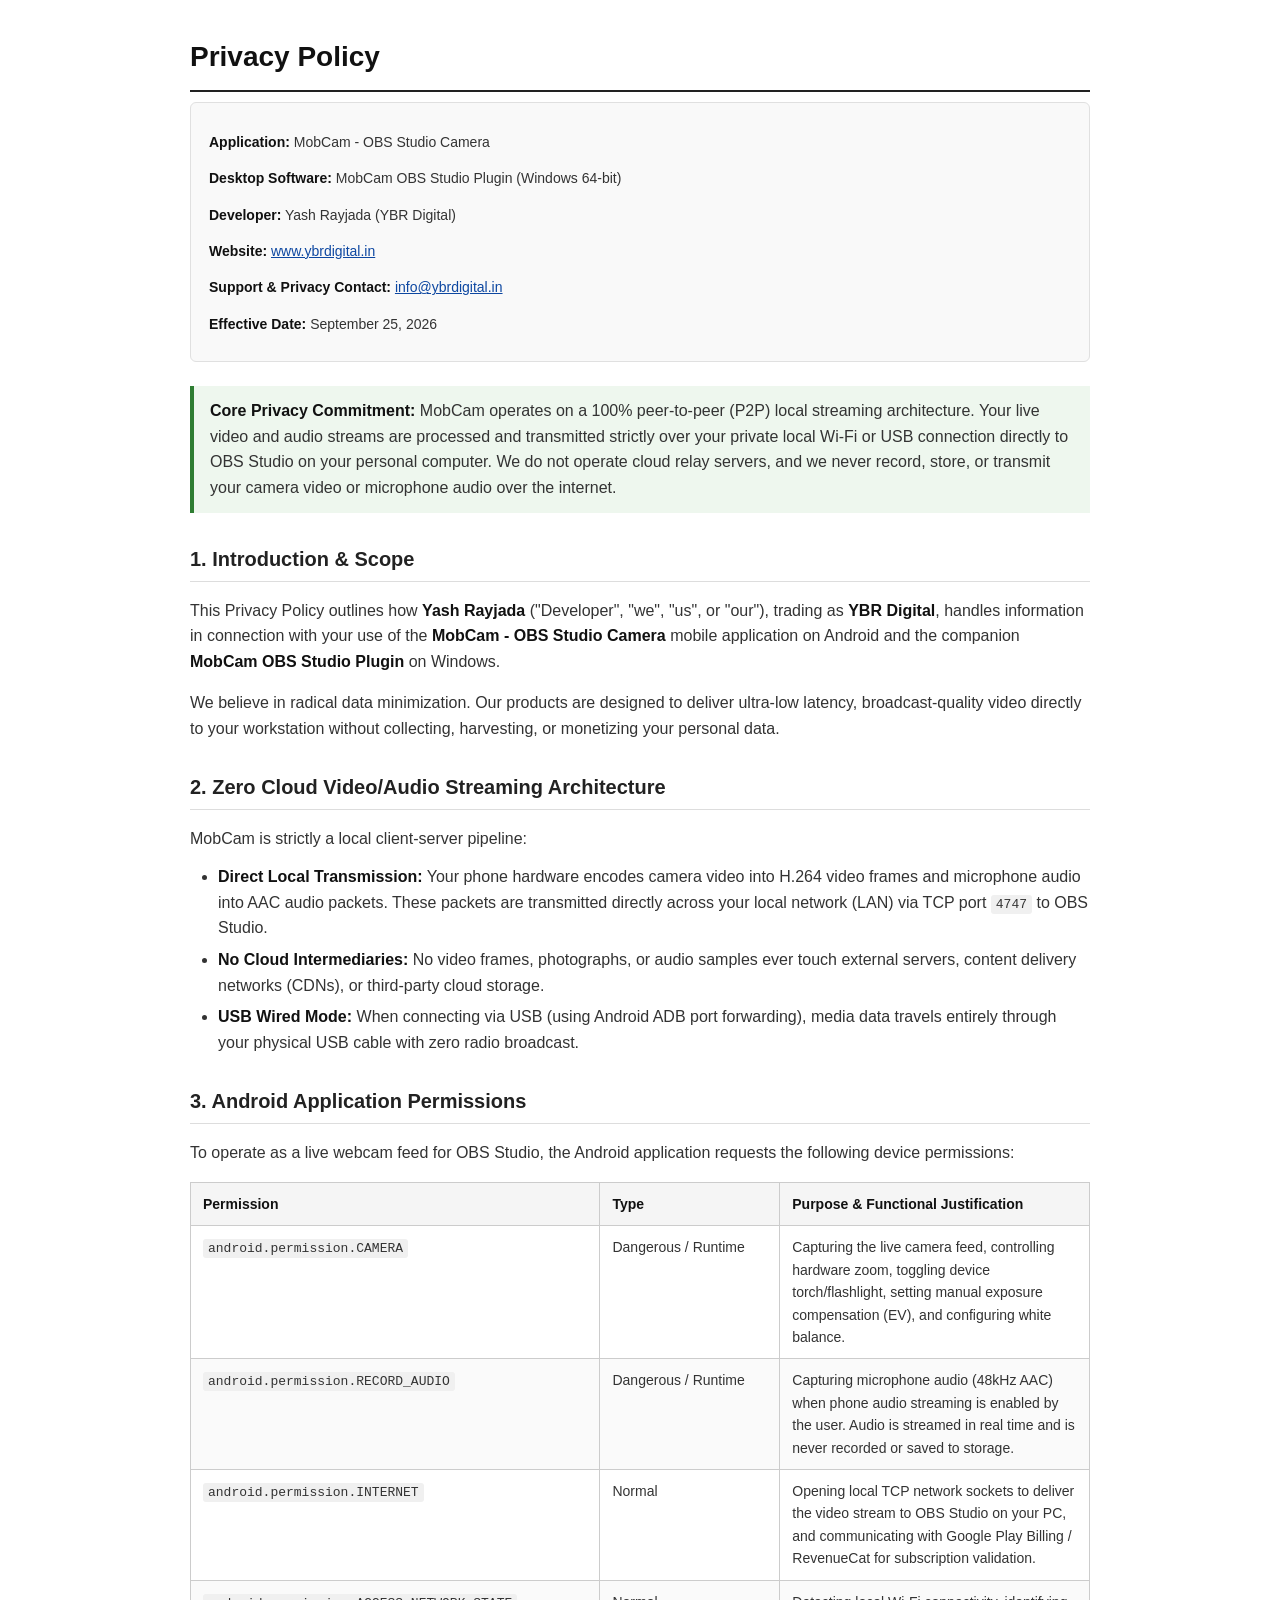
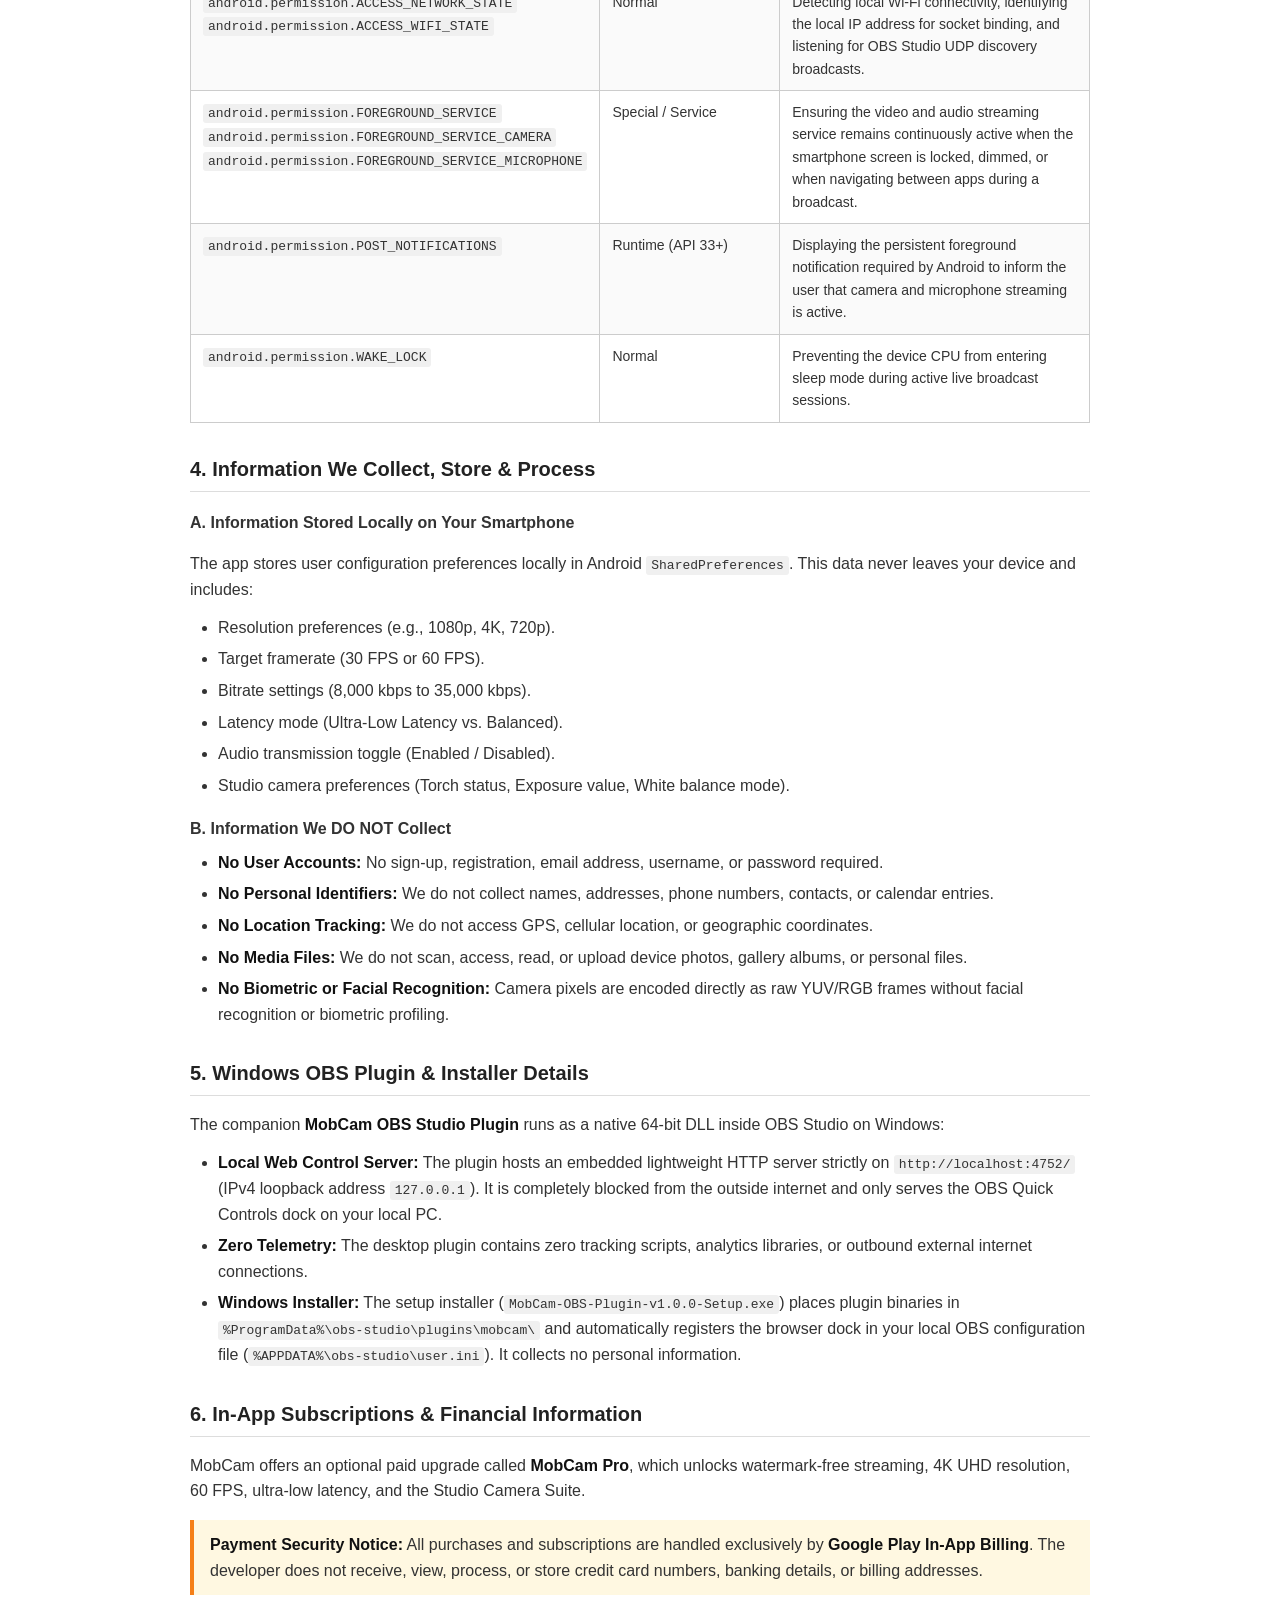
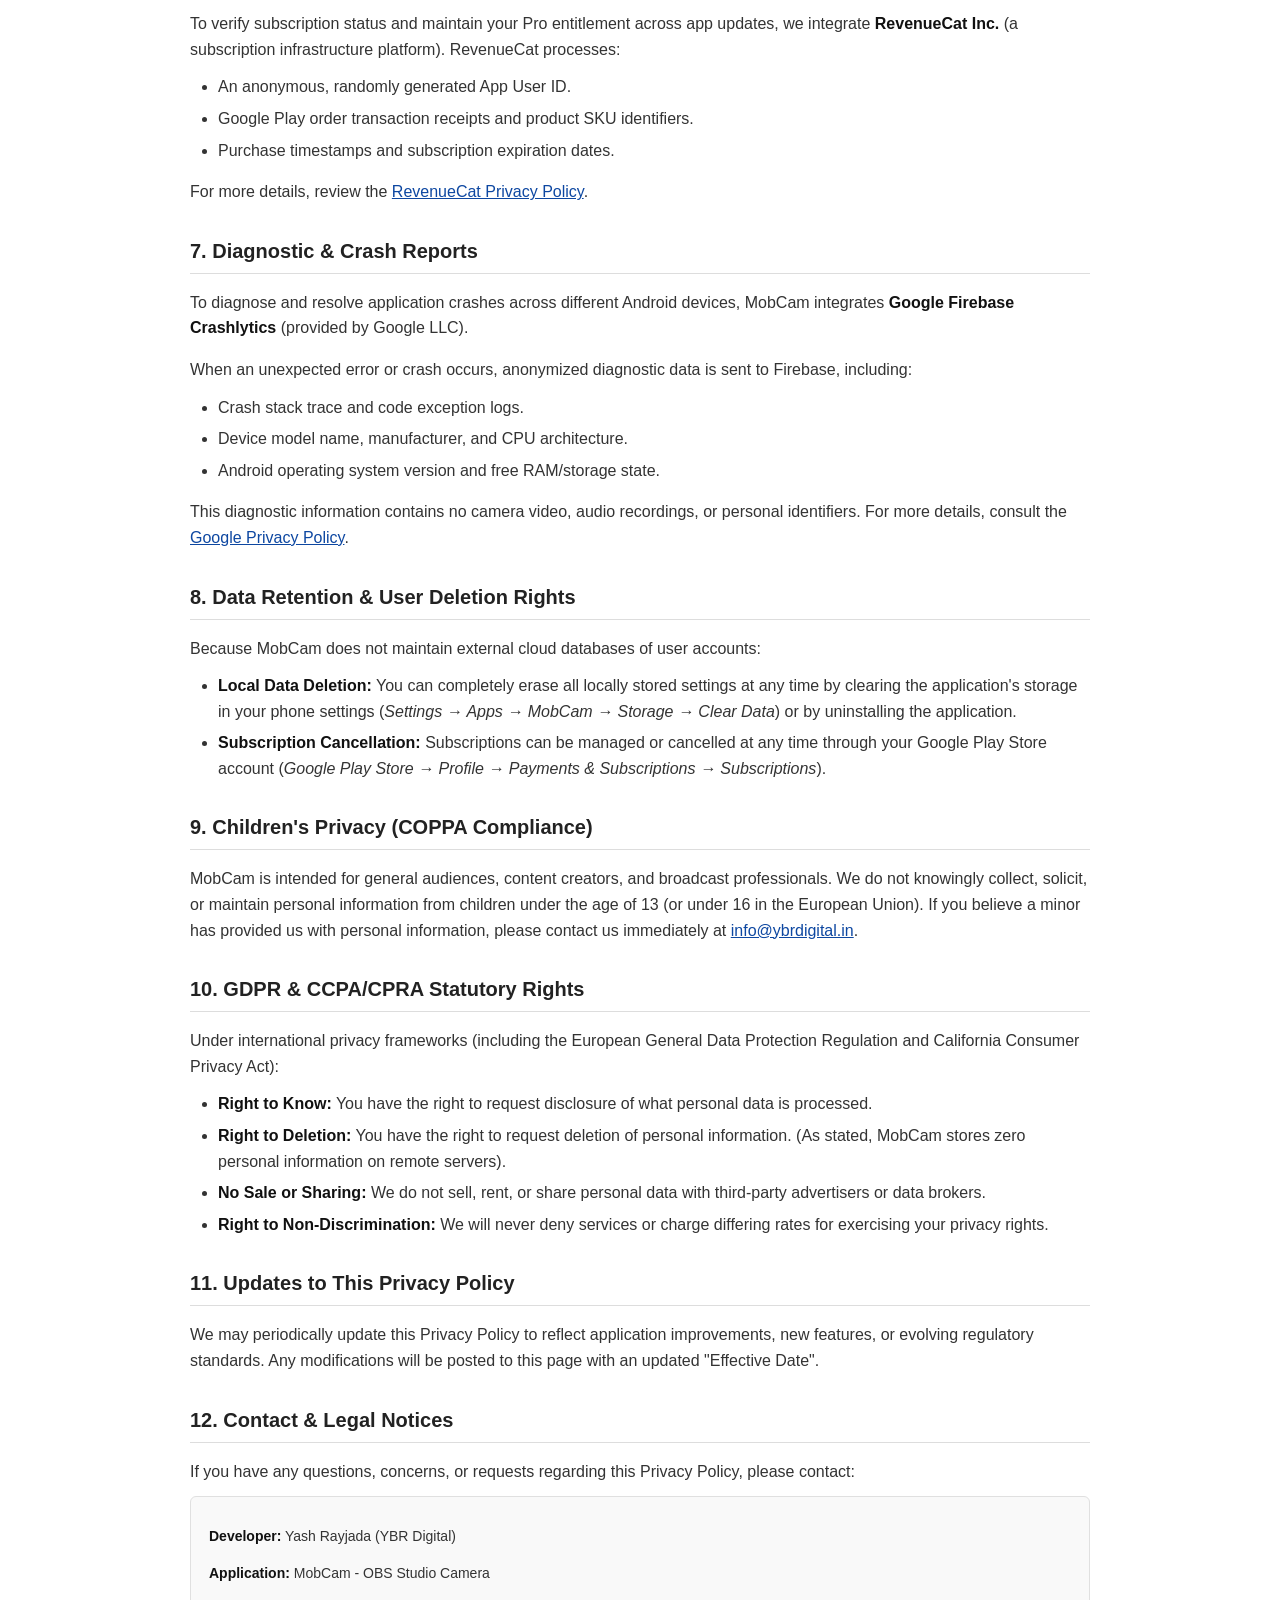
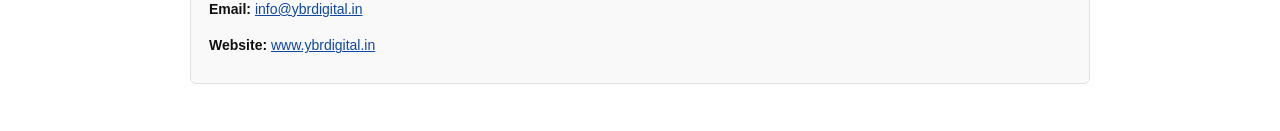
==== commit 12ac5dc3: "Update branding: replace OBS Camera with OBS Studio Camera" ====
--- a/privacy-policy.html
+++ b/privacy-policy.html
@@ -3,7 +3,7 @@
 <head>
   <meta charset="UTF-8">
   <meta name="viewport" content="width=device-width, initial-scale=1.0">
-  <title>Privacy Policy - MobCam - OBS Camera</title>
+  <title>Privacy Policy - MobCam - OBS Studio Camera</title>
   <style>
     body {
       font-family: Arial, Helvetica, sans-serif;
@@ -108,7 +108,7 @@
   <h1>Privacy Policy</h1>
   
   <div class="meta-box">
-    <p><strong>Application:</strong> MobCam - OBS Camera</p>
+    <p><strong>Application:</strong> MobCam - OBS Studio Camera</p>
     <p><strong>Desktop Software:</strong> MobCam OBS Studio Plugin (Windows 64-bit)</p>
     <p><strong>Developer:</strong> Yash Rayjada (YBR Digital)</p>
     <p><strong>Website:</strong> <a href="https://www.ybrdigital.in" target="_blank">www.ybrdigital.in</a></p>
@@ -122,7 +122,7 @@
 
   <h2>1. Introduction &amp; Scope</h2>
   <p>
-    This Privacy Policy outlines how <strong>Yash Rayjada</strong> ("Developer", "we", "us", or "our"), trading as <strong>YBR Digital</strong>, handles information in connection with your use of the <strong>MobCam - OBS Camera</strong> mobile application on Android and the companion <strong>MobCam OBS Studio Plugin</strong> on Windows.
+    This Privacy Policy outlines how <strong>Yash Rayjada</strong> ("Developer", "we", "us", or "our"), trading as <strong>YBR Digital</strong>, handles information in connection with your use of the <strong>MobCam - OBS Studio Camera</strong> mobile application on Android and the companion <strong>MobCam OBS Studio Plugin</strong> on Windows.
   </p>
   <p>
     We believe in radical data minimization. Our products are designed to deliver ultra-low latency, broadcast-quality video directly to your workstation without collecting, harvesting, or monetizing your personal data.
@@ -295,7 +295,7 @@
   </p>
   <div class="meta-box">
     <p><strong>Developer:</strong> Yash Rayjada (YBR Digital)</p>
-    <p><strong>Application:</strong> MobCam - OBS Camera</p>
+    <p><strong>Application:</strong> MobCam - OBS Studio Camera</p>
     <p><strong>Email:</strong> <a href="mailto:info@ybrdigital.in">info@ybrdigital.in</a></p>
     <p><strong>Website:</strong> <a href="https://www.ybrdigital.in" target="_blank">www.ybrdigital.in</a></p>
   </div>
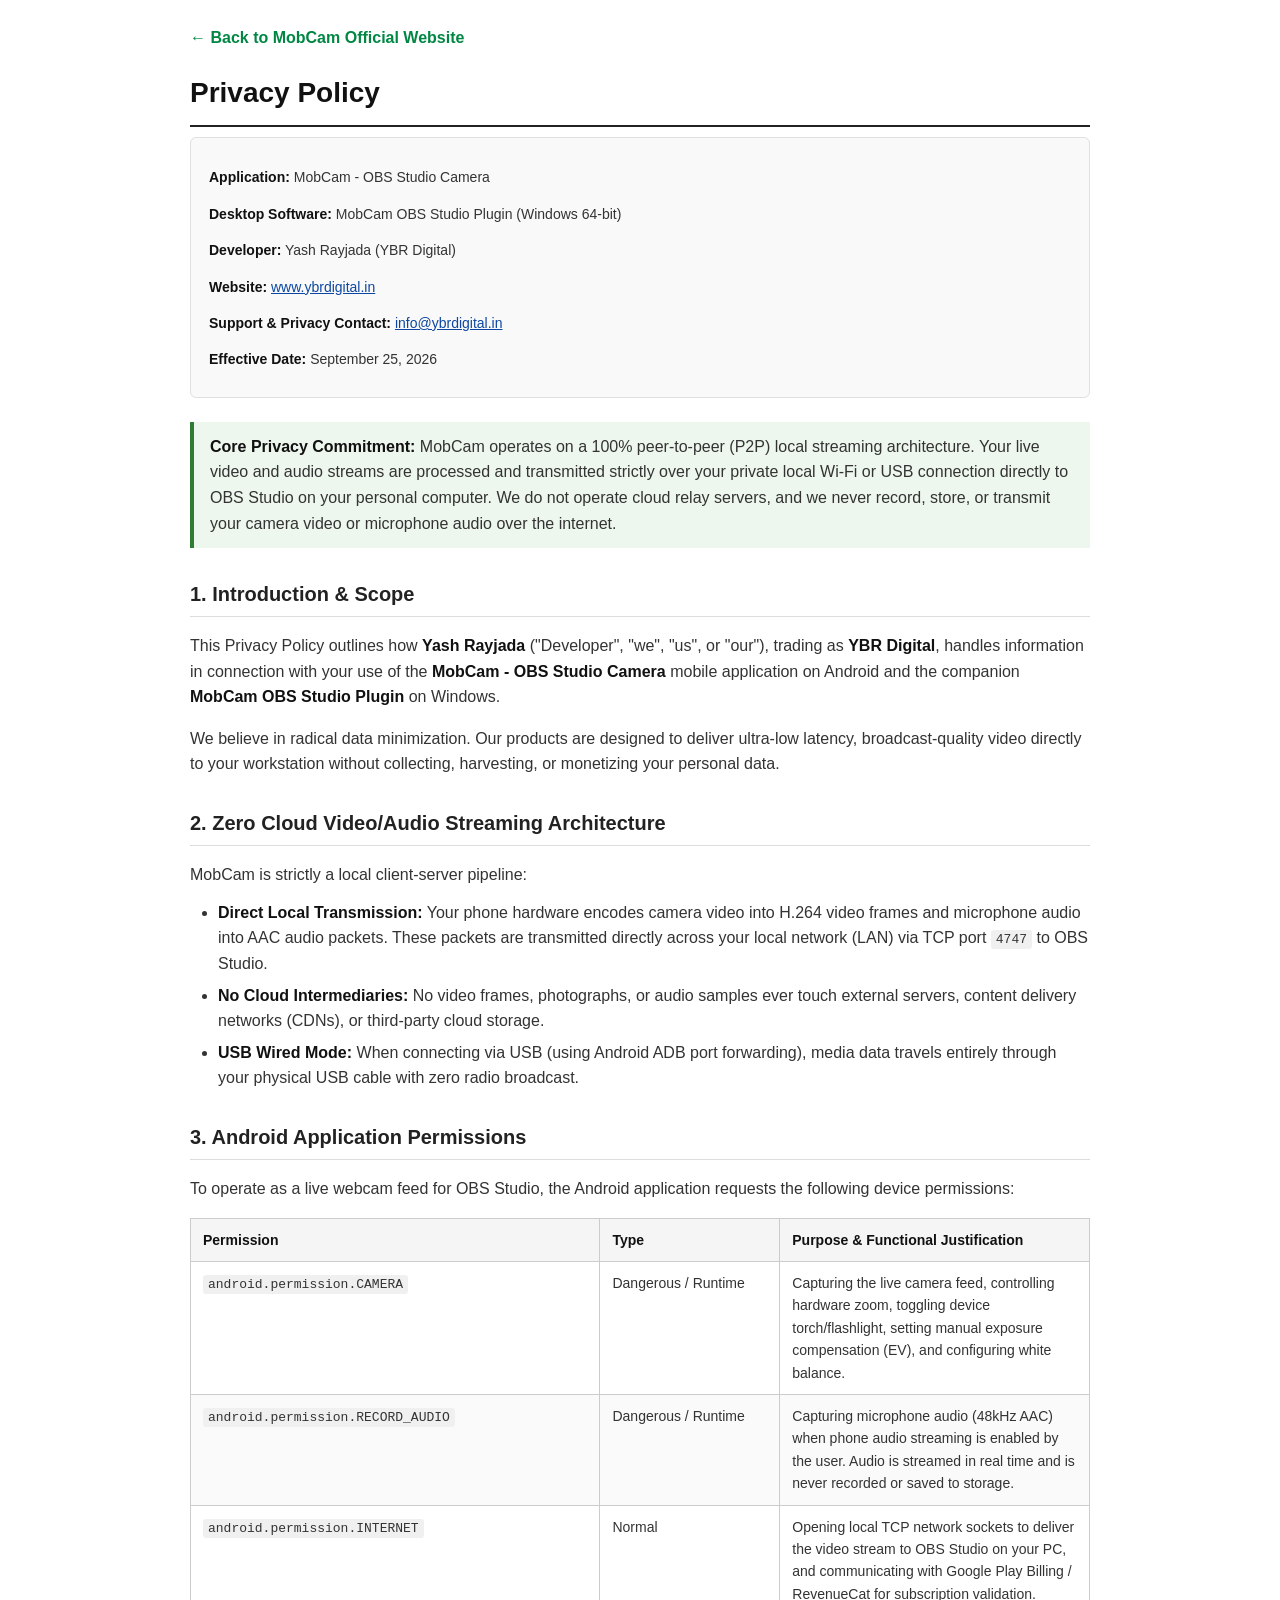
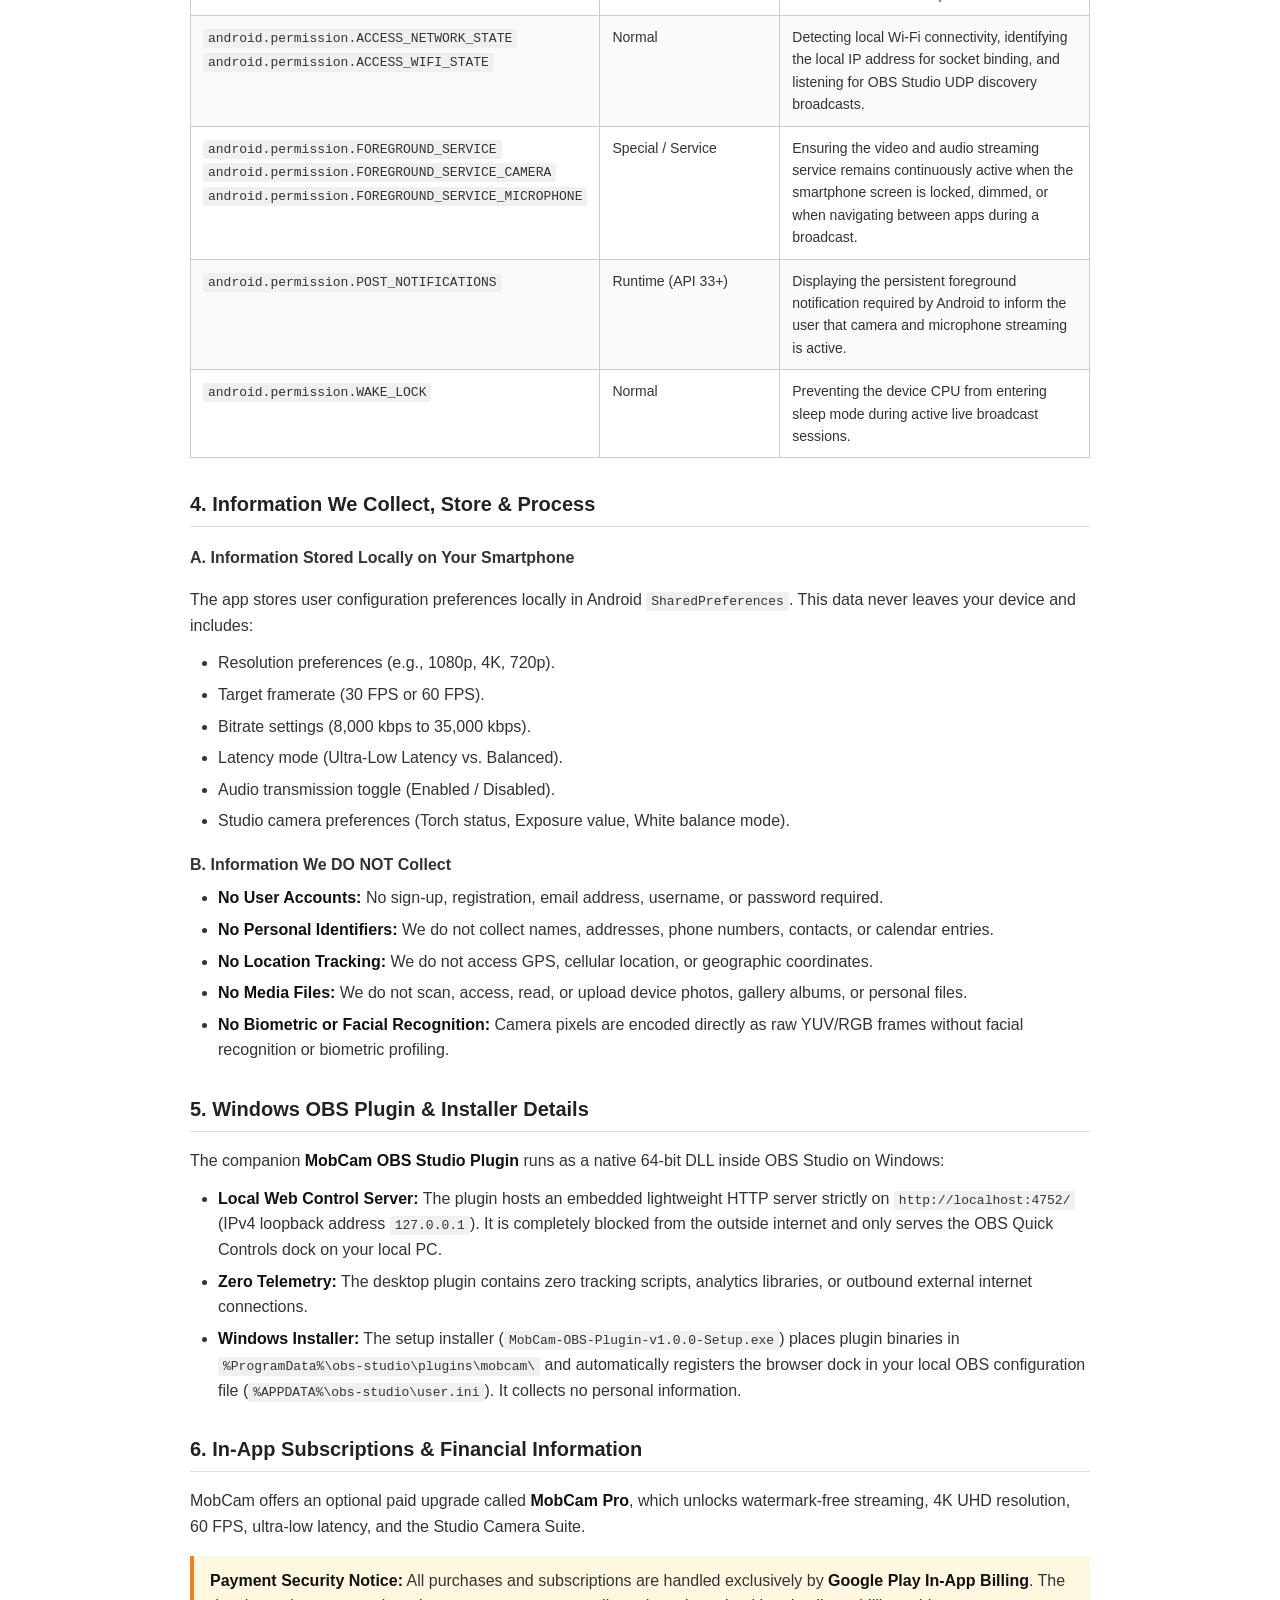
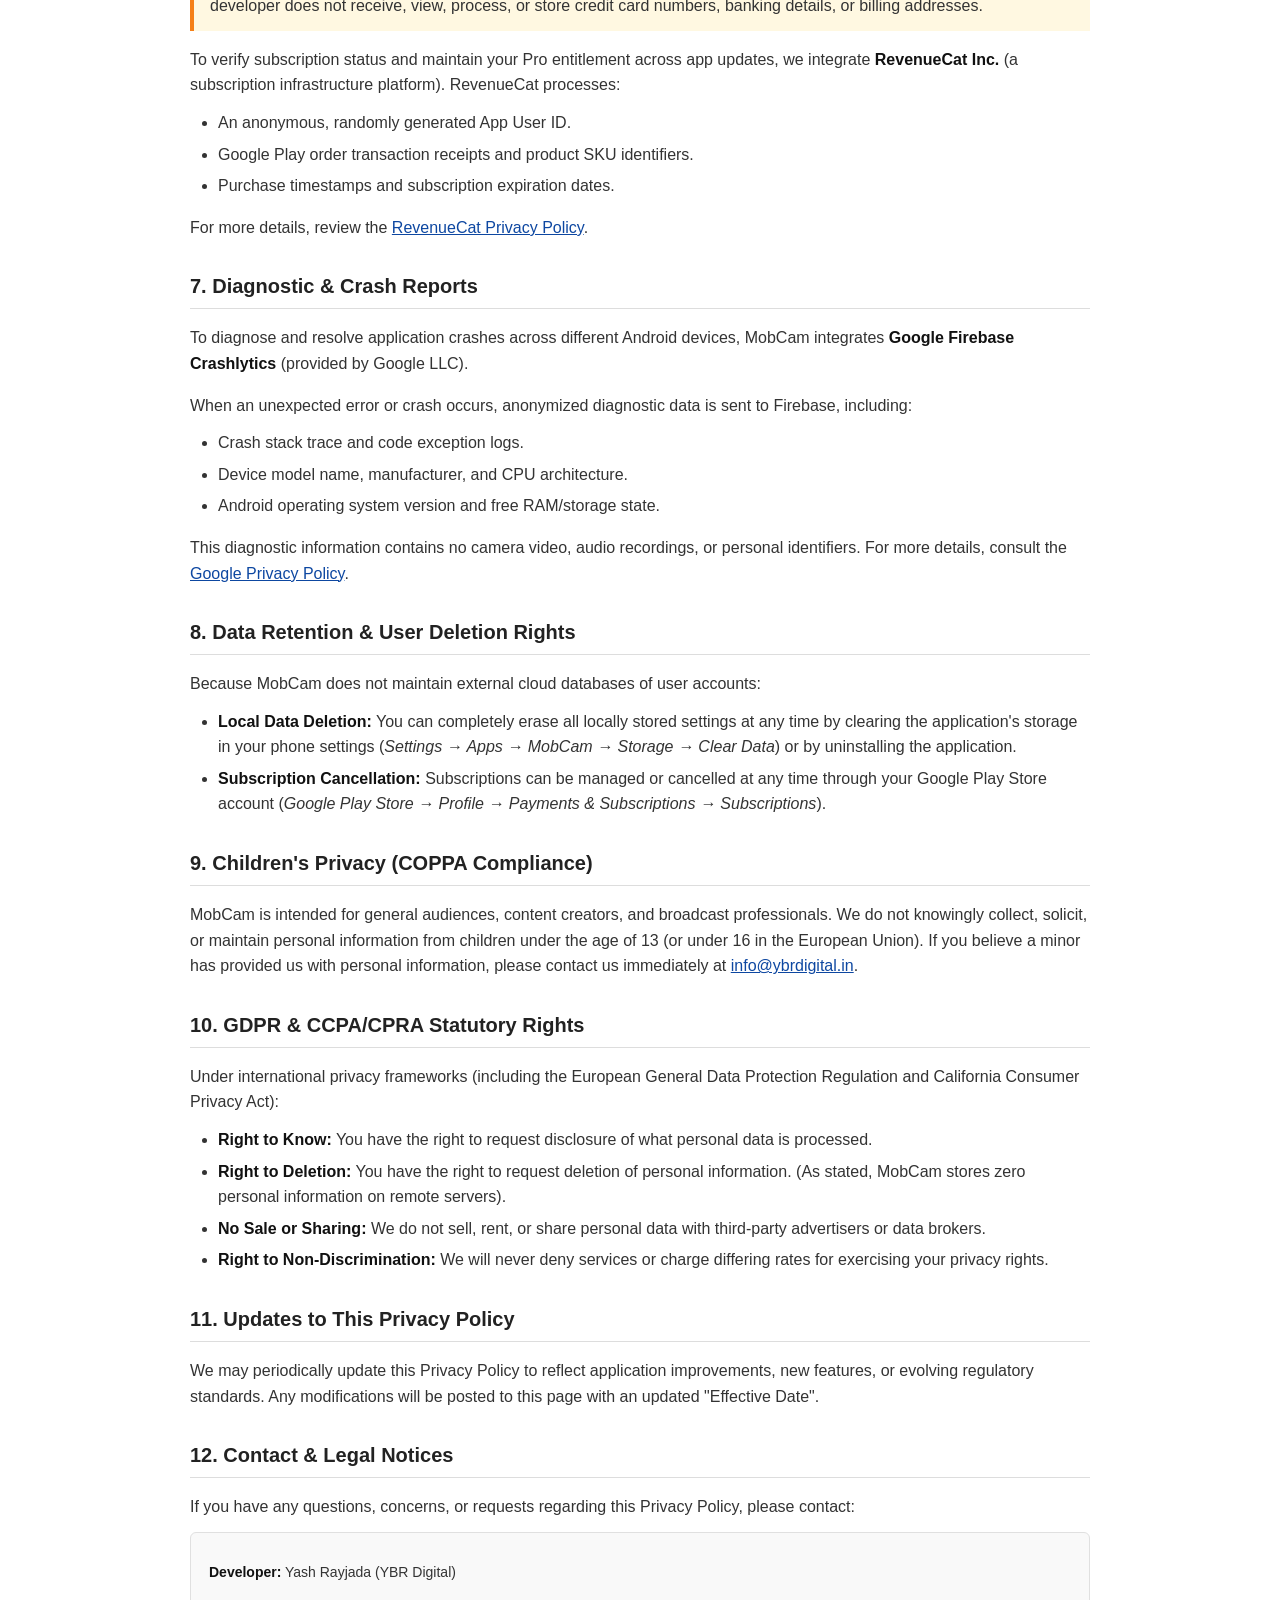
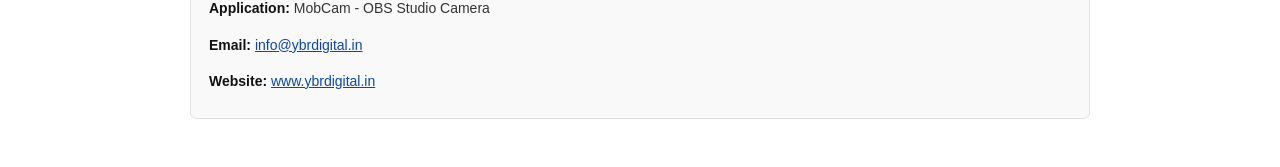
==== commit e04e09bc: "feat: upgrade repository with open-source OBS plugin and professional landing page - Add complete na" ====
--- a/privacy-policy.html
+++ b/privacy-policy.html
@@ -105,6 +105,12 @@
 </head>
 <body>
 
+  <div style="margin-bottom: 20px;">
+    <a href="index.html" style="color: #008744; text-decoration: none; font-weight: bold; display: inline-flex; align-items: center; gap: 6px;">
+      &larr; Back to MobCam Official Website
+    </a>
+  </div>
+
   <h1>Privacy Policy</h1>
   
   <div class="meta-box">
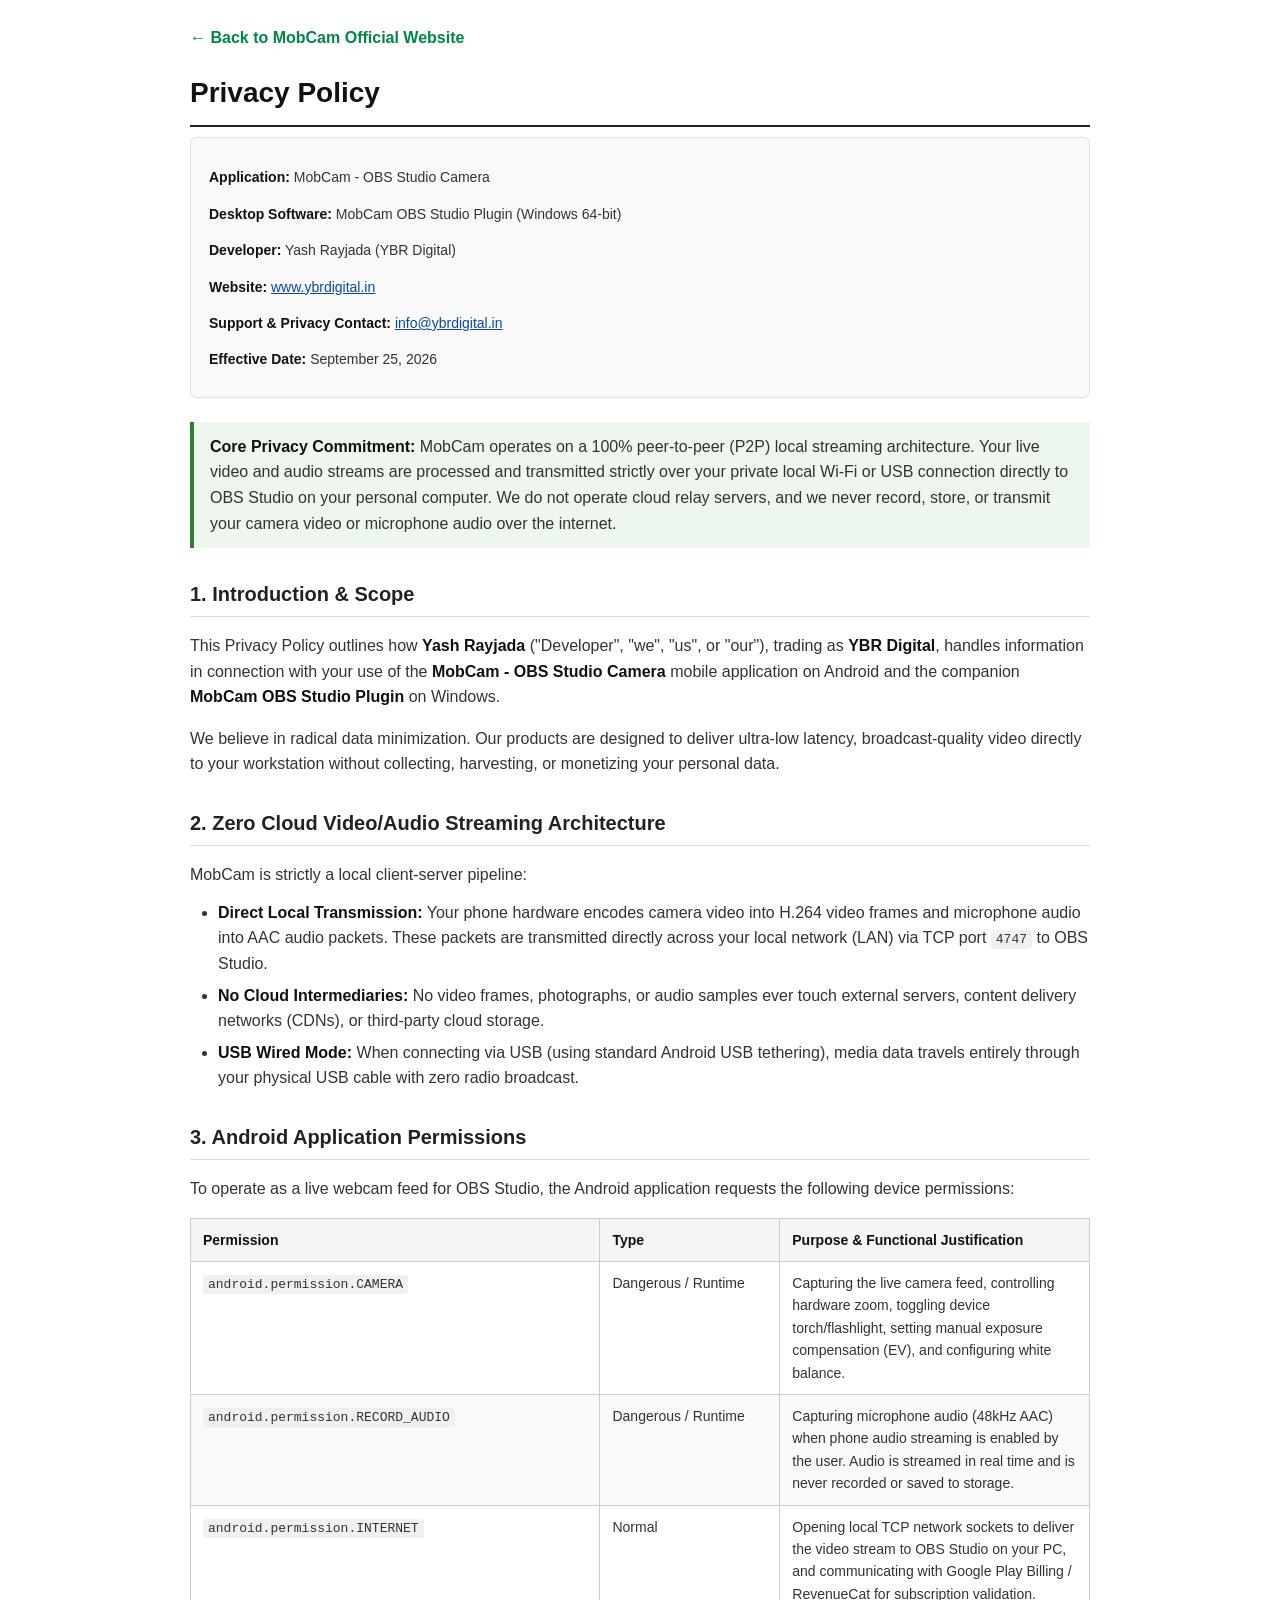
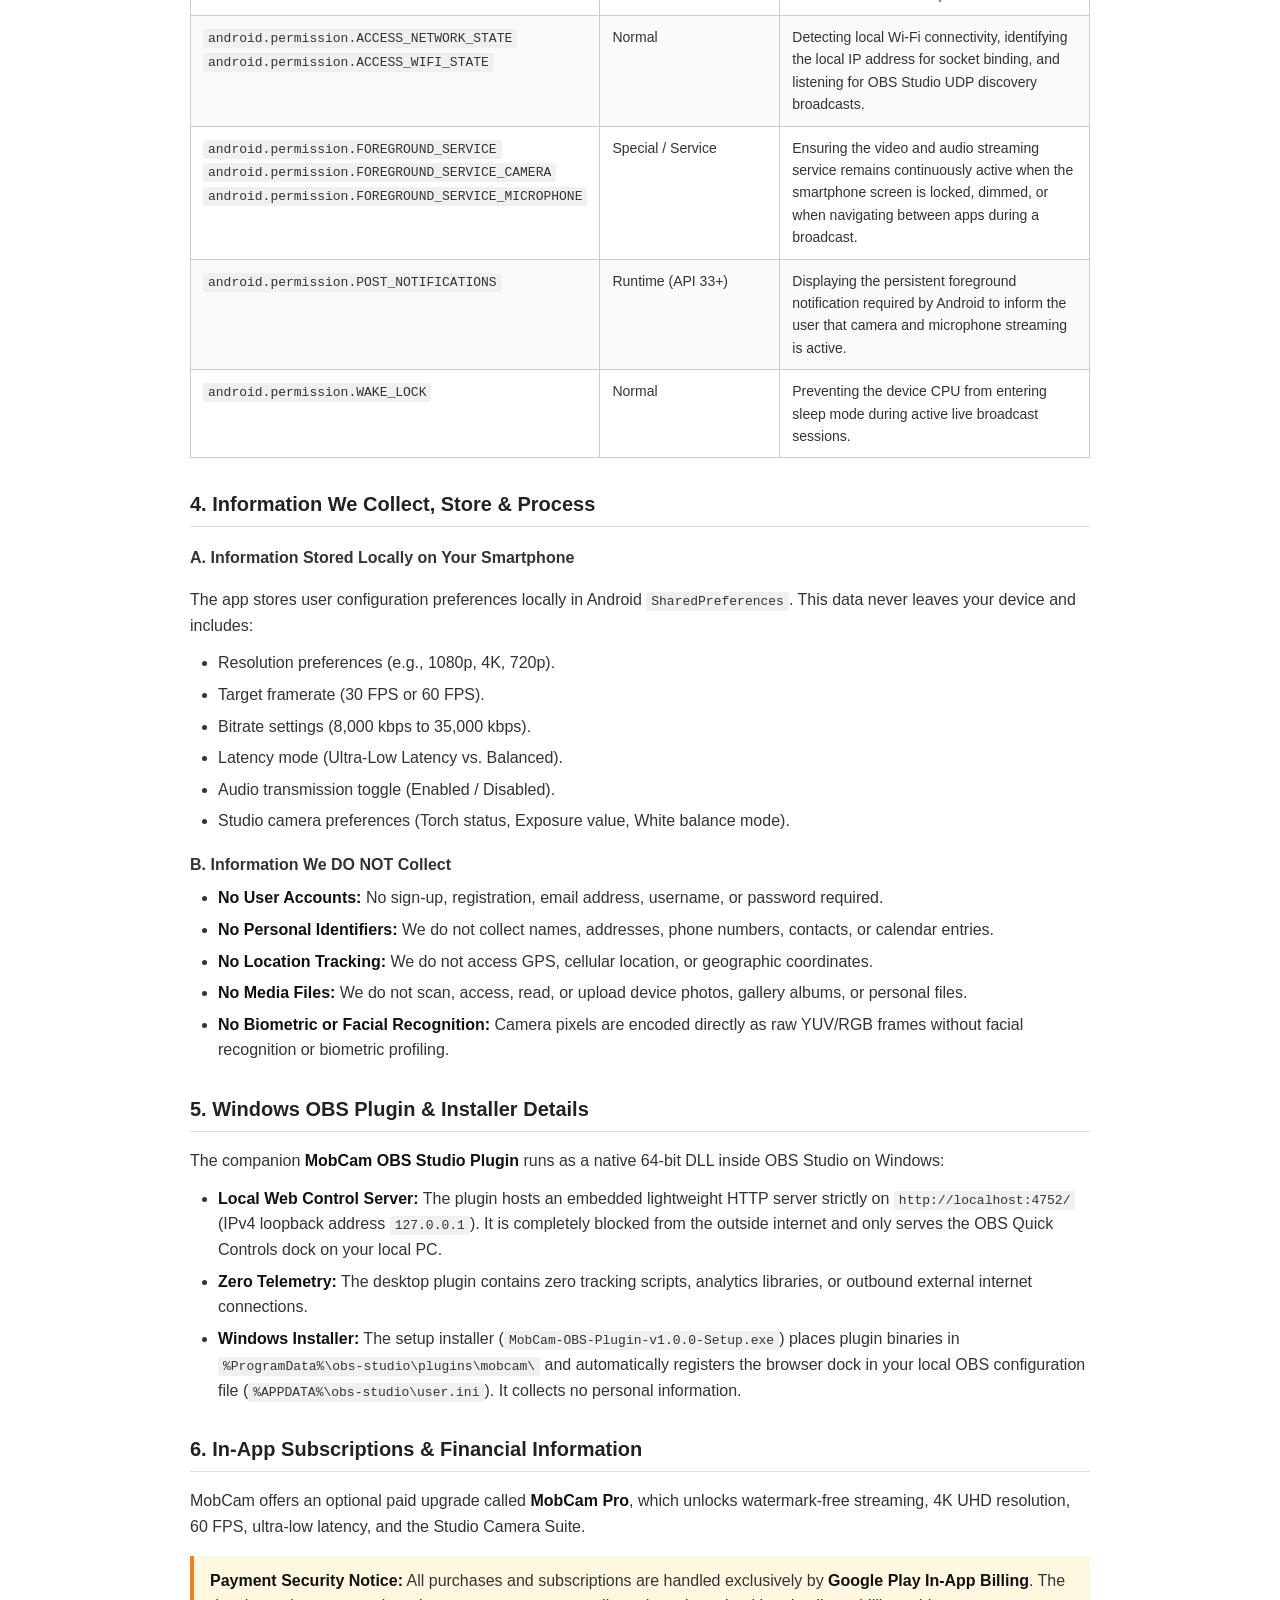
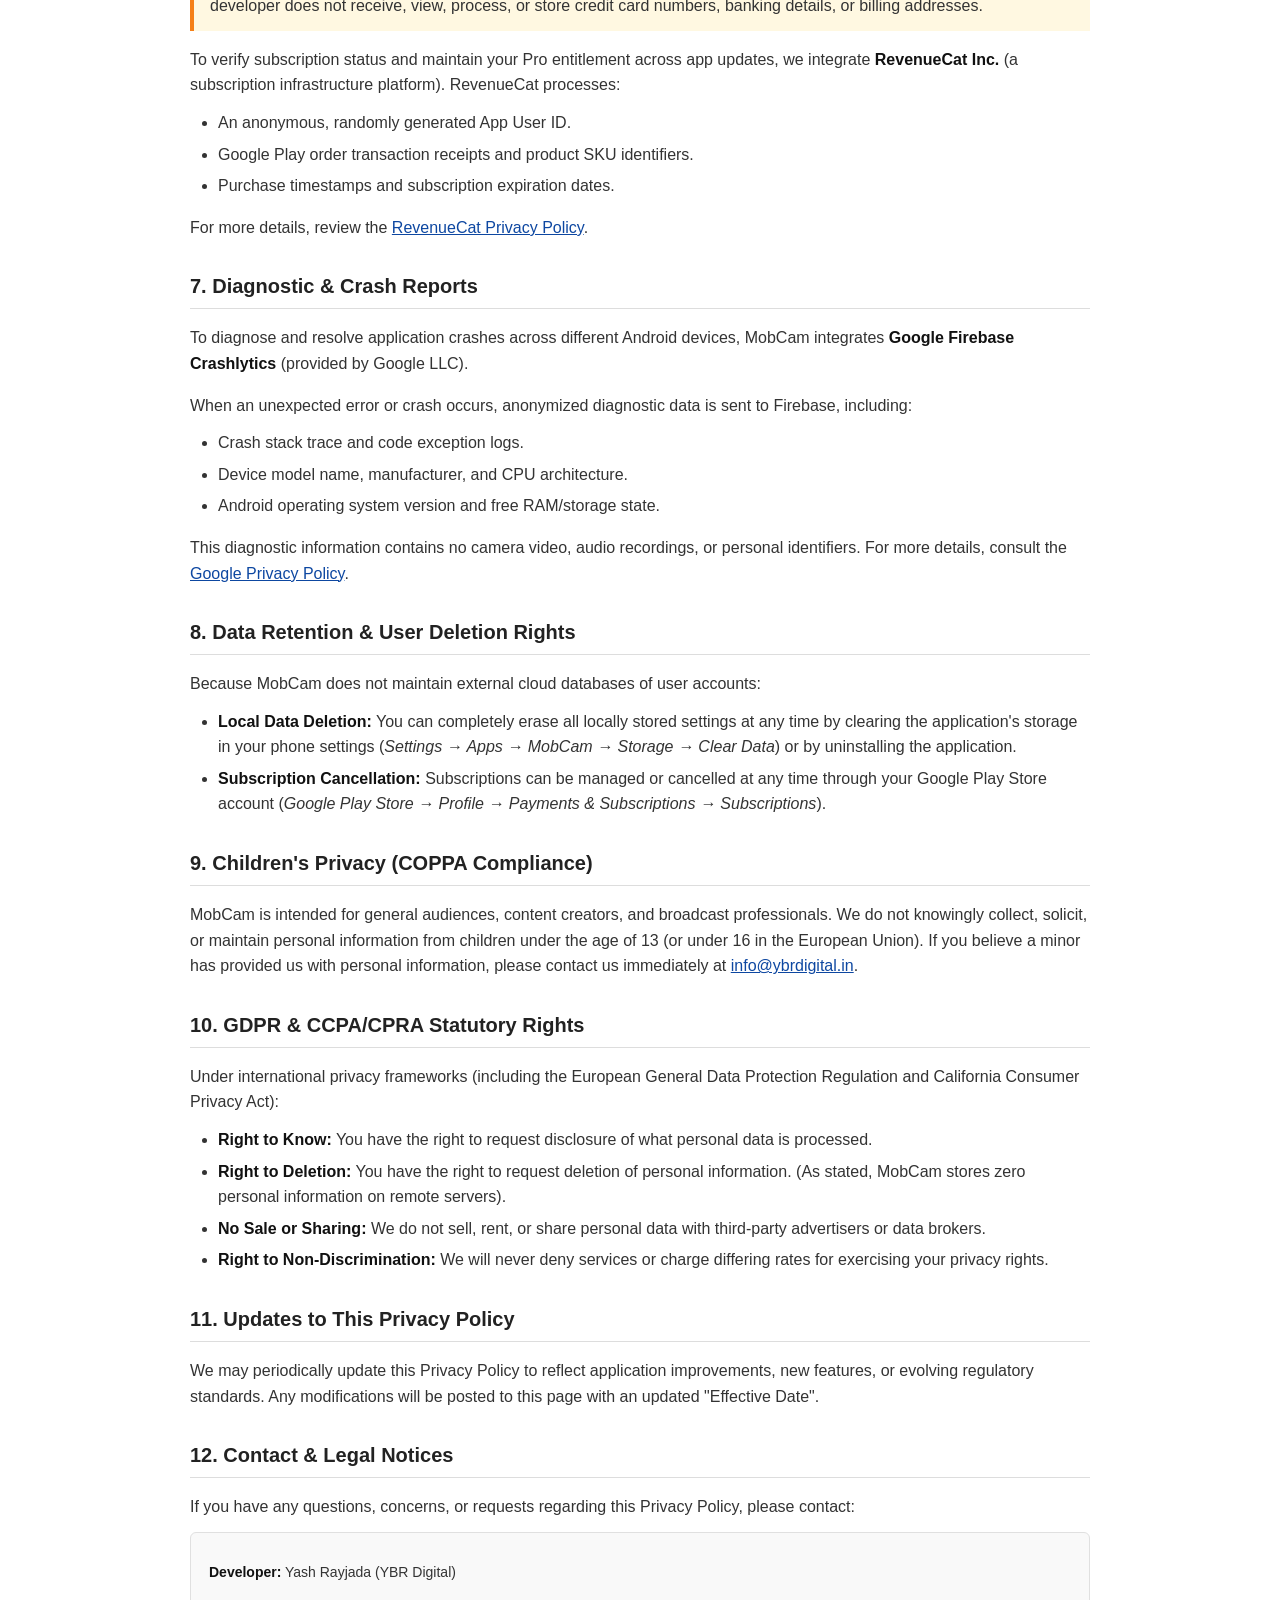
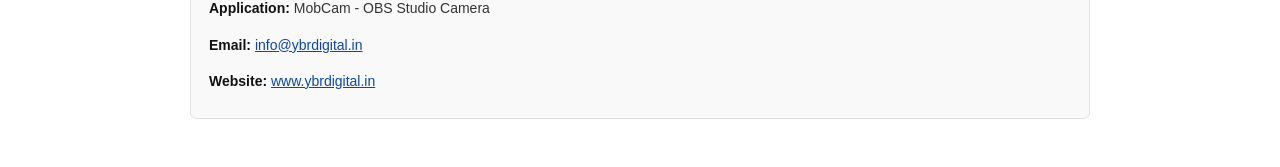
==== commit 9918d69e: "fix(docs): remove obsolete ADB and PIN references to match actual auto-discovery & USB tethering imp" ====
--- a/privacy-policy.html
+++ b/privacy-policy.html
@@ -141,7 +141,7 @@
   <ul>
     <li><strong>Direct Local Transmission:</strong> Your phone hardware encodes camera video into H.264 video frames and microphone audio into AAC audio packets. These packets are transmitted directly across your local network (LAN) via TCP port <code>4747</code> to OBS Studio.</li>
     <li><strong>No Cloud Intermediaries:</strong> No video frames, photographs, or audio samples ever touch external servers, content delivery networks (CDNs), or third-party cloud storage.</li>
-    <li><strong>USB Wired Mode:</strong> When connecting via USB (using Android ADB port forwarding), media data travels entirely through your physical USB cable with zero radio broadcast.</li>
+    <li><strong>USB Wired Mode:</strong> When connecting via USB (using standard Android USB tethering), media data travels entirely through your physical USB cable with zero radio broadcast.</li>
   </ul>
 
   <h2>3. Android Application Permissions</h2>
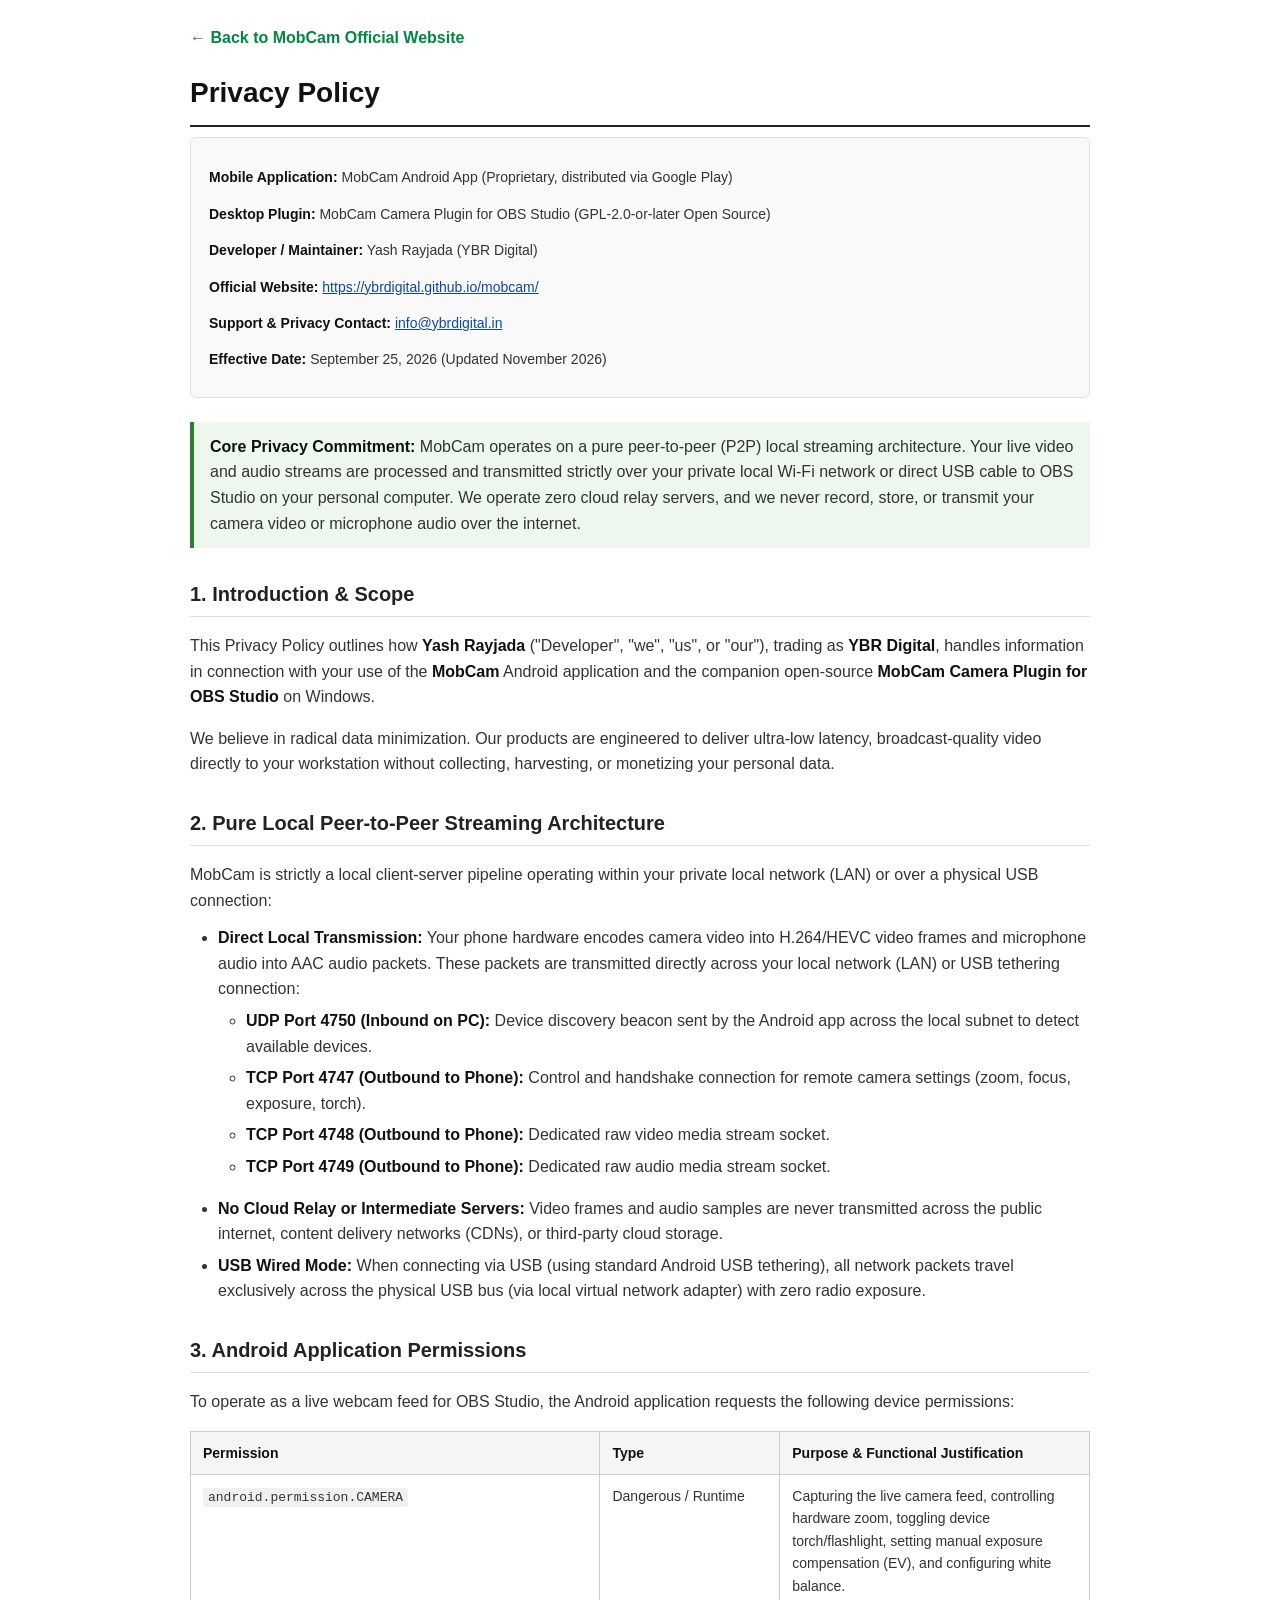
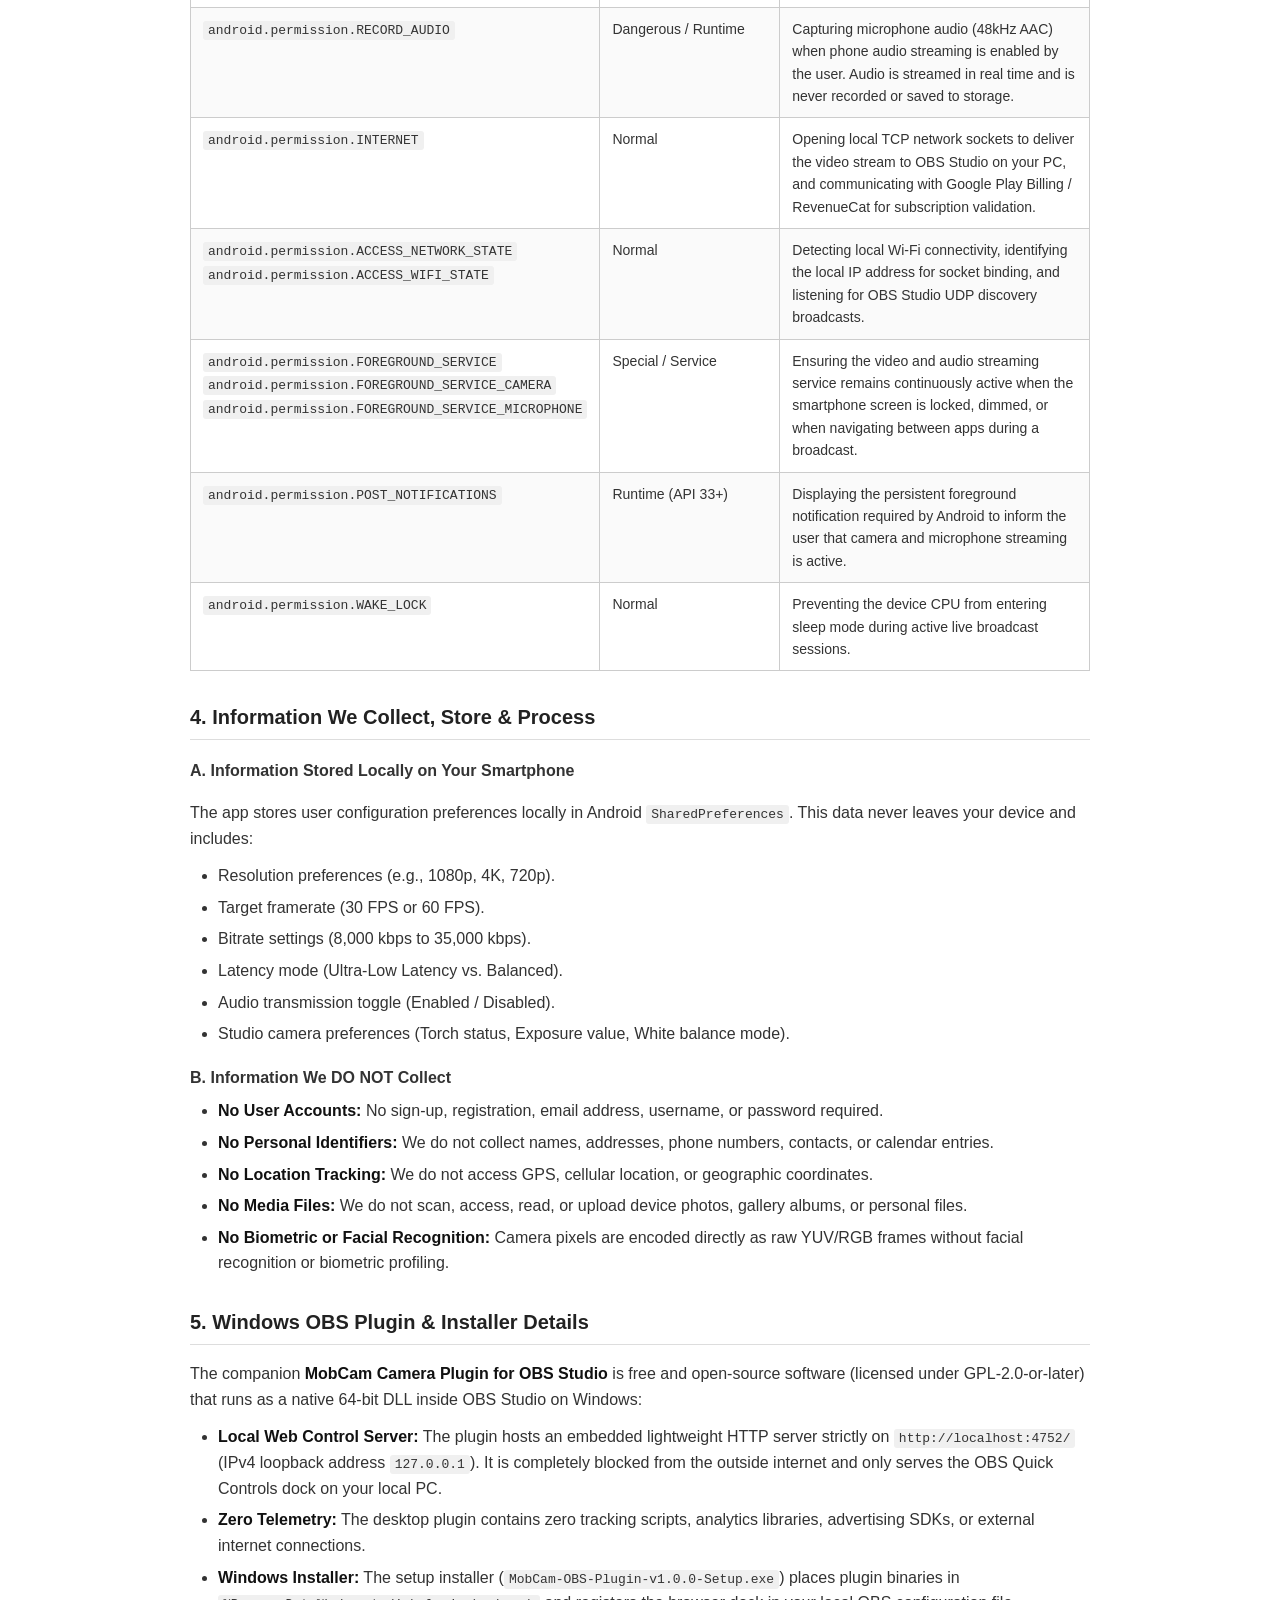
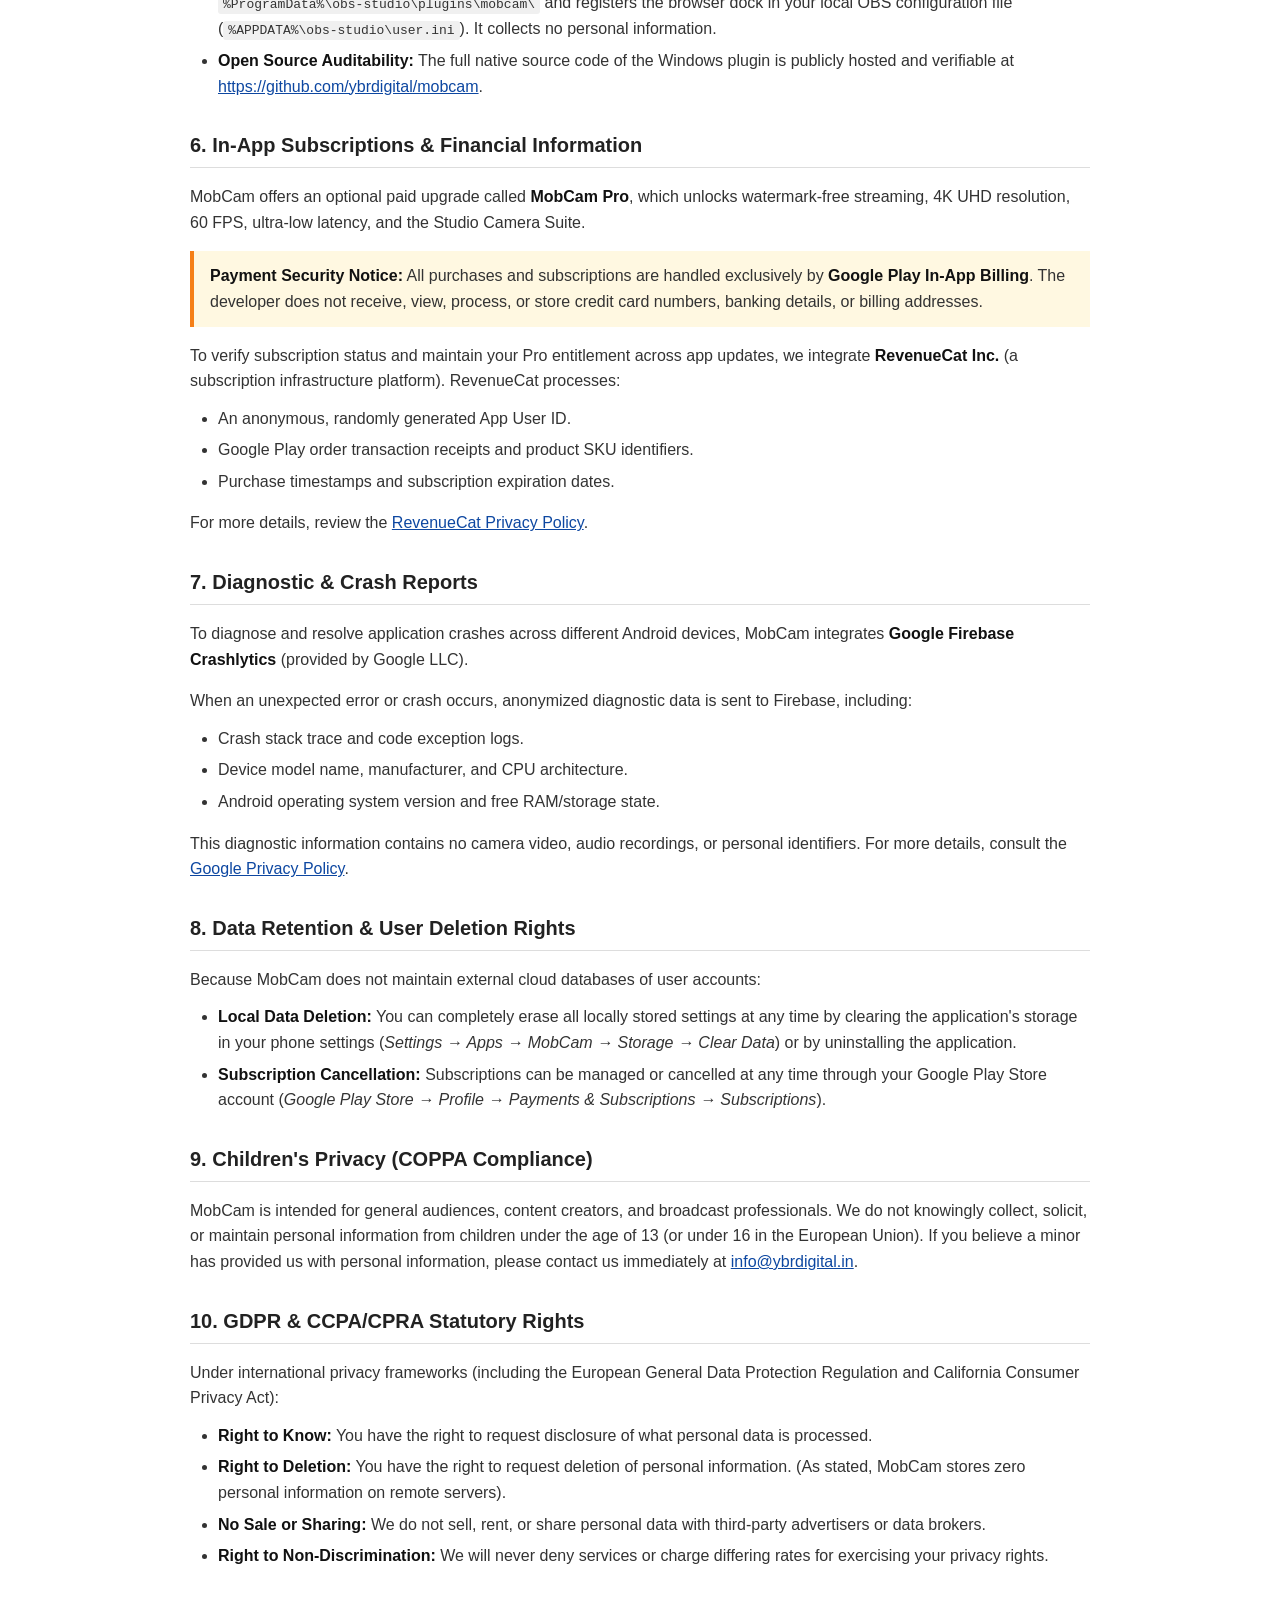
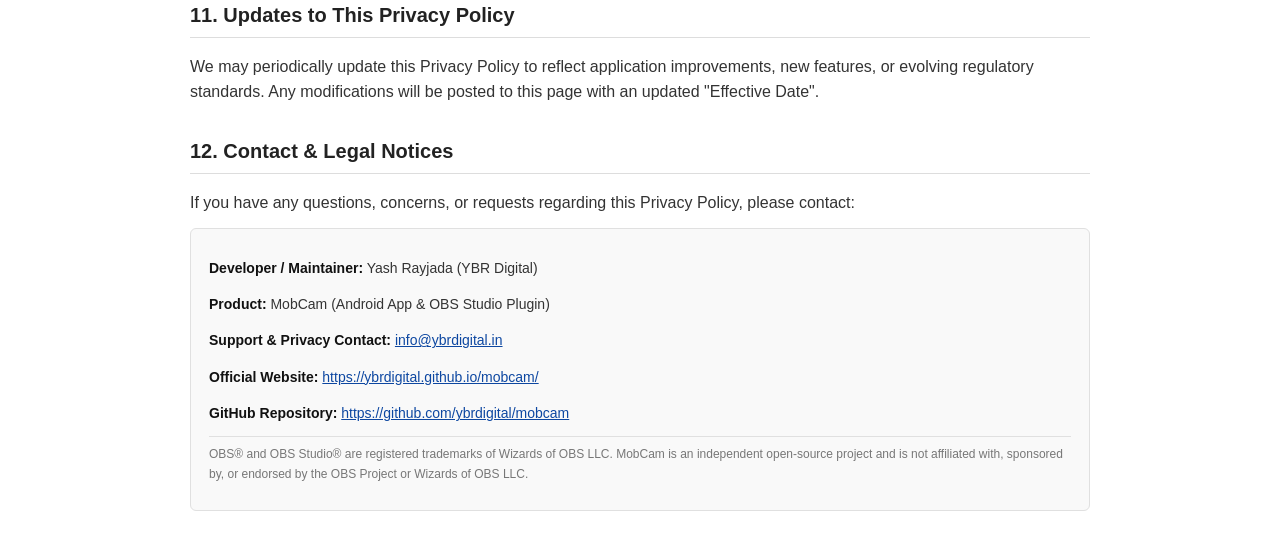
==== commit f29945d8: "docs: complete open-source publication audit, legal compliance, and port alignment - Clarify GPL-2.0" ====
--- a/privacy-policy.html
+++ b/privacy-policy.html
@@ -3,7 +3,7 @@
 <head>
   <meta charset="UTF-8">
   <meta name="viewport" content="width=device-width, initial-scale=1.0">
-  <title>Privacy Policy - MobCam - OBS Studio Camera</title>
+  <title>Privacy Policy - MobCam - Native Camera Plugin for OBS Studio</title>
   <style>
     body {
       font-family: Arial, Helvetica, sans-serif;
@@ -114,34 +114,41 @@
   <h1>Privacy Policy</h1>
   
   <div class="meta-box">
-    <p><strong>Application:</strong> MobCam - OBS Studio Camera</p>
-    <p><strong>Desktop Software:</strong> MobCam OBS Studio Plugin (Windows 64-bit)</p>
-    <p><strong>Developer:</strong> Yash Rayjada (YBR Digital)</p>
-    <p><strong>Website:</strong> <a href="https://www.ybrdigital.in" target="_blank">www.ybrdigital.in</a></p>
+    <p><strong>Mobile Application:</strong> MobCam Android App (Proprietary, distributed via Google Play)</p>
+    <p><strong>Desktop Plugin:</strong> MobCam Camera Plugin for OBS Studio (GPL-2.0-or-later Open Source)</p>
+    <p><strong>Developer / Maintainer:</strong> Yash Rayjada (YBR Digital)</p>
+    <p><strong>Official Website:</strong> <a href="https://ybrdigital.github.io/mobcam/" target="_blank">https://ybrdigital.github.io/mobcam/</a></p>
     <p><strong>Support &amp; Privacy Contact:</strong> <a href="mailto:info@ybrdigital.in">info@ybrdigital.in</a></p>
-    <p><strong>Effective Date:</strong> September 25, 2026</p>
+    <p><strong>Effective Date:</strong> September 25, 2026 (Updated November 2026)</p>
   </div>
 
   <div class="highlight-box">
-    <strong>Core Privacy Commitment:</strong> MobCam operates on a 100% peer-to-peer (P2P) local streaming architecture. Your live video and audio streams are processed and transmitted strictly over your private local Wi-Fi or USB connection directly to OBS Studio on your personal computer. We do not operate cloud relay servers, and we never record, store, or transmit your camera video or microphone audio over the internet.
+    <strong>Core Privacy Commitment:</strong> MobCam operates on a pure peer-to-peer (P2P) local streaming architecture. Your live video and audio streams are processed and transmitted strictly over your private local Wi-Fi network or direct USB cable to OBS Studio on your personal computer. We operate zero cloud relay servers, and we never record, store, or transmit your camera video or microphone audio over the internet.
   </div>
 
   <h2>1. Introduction &amp; Scope</h2>
   <p>
-    This Privacy Policy outlines how <strong>Yash Rayjada</strong> ("Developer", "we", "us", or "our"), trading as <strong>YBR Digital</strong>, handles information in connection with your use of the <strong>MobCam - OBS Studio Camera</strong> mobile application on Android and the companion <strong>MobCam OBS Studio Plugin</strong> on Windows.
-  </p>
-  <p>
-    We believe in radical data minimization. Our products are designed to deliver ultra-low latency, broadcast-quality video directly to your workstation without collecting, harvesting, or monetizing your personal data.
-  </p>
-
-  <h2>2. Zero Cloud Video/Audio Streaming Architecture</h2>
-  <p>
-    MobCam is strictly a local client-server pipeline:
-  </p>
-  <ul>
-    <li><strong>Direct Local Transmission:</strong> Your phone hardware encodes camera video into H.264 video frames and microphone audio into AAC audio packets. These packets are transmitted directly across your local network (LAN) via TCP port <code>4747</code> to OBS Studio.</li>
-    <li><strong>No Cloud Intermediaries:</strong> No video frames, photographs, or audio samples ever touch external servers, content delivery networks (CDNs), or third-party cloud storage.</li>
-    <li><strong>USB Wired Mode:</strong> When connecting via USB (using standard Android USB tethering), media data travels entirely through your physical USB cable with zero radio broadcast.</li>
+    This Privacy Policy outlines how <strong>Yash Rayjada</strong> ("Developer", "we", "us", or "our"), trading as <strong>YBR Digital</strong>, handles information in connection with your use of the <strong>MobCam</strong> Android application and the companion open-source <strong>MobCam Camera Plugin for OBS Studio</strong> on Windows.
+  </p>
+  <p>
+    We believe in radical data minimization. Our products are engineered to deliver ultra-low latency, broadcast-quality video directly to your workstation without collecting, harvesting, or monetizing your personal data.
+  </p>
+
+  <h2>2. Pure Local Peer-to-Peer Streaming Architecture</h2>
+  <p>
+    MobCam is strictly a local client-server pipeline operating within your private local network (LAN) or over a physical USB connection:
+  </p>
+  <ul>
+    <li><strong>Direct Local Transmission:</strong> Your phone hardware encodes camera video into H.264/HEVC video frames and microphone audio into AAC audio packets. These packets are transmitted directly across your local network (LAN) or USB tethering connection:
+      <ul>
+        <li><strong>UDP Port 4750 (Inbound on PC):</strong> Device discovery beacon sent by the Android app across the local subnet to detect available devices.</li>
+        <li><strong>TCP Port 4747 (Outbound to Phone):</strong> Control and handshake connection for remote camera settings (zoom, focus, exposure, torch).</li>
+        <li><strong>TCP Port 4748 (Outbound to Phone):</strong> Dedicated raw video media stream socket.</li>
+        <li><strong>TCP Port 4749 (Outbound to Phone):</strong> Dedicated raw audio media stream socket.</li>
+      </ul>
+    </li>
+    <li><strong>No Cloud Relay or Intermediate Servers:</strong> Video frames and audio samples are never transmitted across the public internet, content delivery networks (CDNs), or third-party cloud storage.</li>
+    <li><strong>USB Wired Mode:</strong> When connecting via USB (using standard Android USB tethering), all network packets travel exclusively across the physical USB bus (via local virtual network adapter) with zero radio exposure.</li>
   </ul>
 
   <h2>3. Android Application Permissions</h2>
@@ -222,12 +229,13 @@
 
   <h2>5. Windows OBS Plugin &amp; Installer Details</h2>
   <p>
-    The companion <strong>MobCam OBS Studio Plugin</strong> runs as a native 64-bit DLL inside OBS Studio on Windows:
+    The companion <strong>MobCam Camera Plugin for OBS Studio</strong> is free and open-source software (licensed under GPL-2.0-or-later) that runs as a native 64-bit DLL inside OBS Studio on Windows:
   </p>
   <ul>
     <li><strong>Local Web Control Server:</strong> The plugin hosts an embedded lightweight HTTP server strictly on <code>http://localhost:4752/</code> (IPv4 loopback address <code>127.0.0.1</code>). It is completely blocked from the outside internet and only serves the OBS Quick Controls dock on your local PC.</li>
-    <li><strong>Zero Telemetry:</strong> The desktop plugin contains zero tracking scripts, analytics libraries, or outbound external internet connections.</li>
-    <li><strong>Windows Installer:</strong> The setup installer (<code>MobCam-OBS-Plugin-v1.0.0-Setup.exe</code>) places plugin binaries in <code>%ProgramData%\obs-studio\plugins\mobcam\</code> and automatically registers the browser dock in your local OBS configuration file (<code>%APPDATA%\obs-studio\user.ini</code>). It collects no personal information.</li>
+    <li><strong>Zero Telemetry:</strong> The desktop plugin contains zero tracking scripts, analytics libraries, advertising SDKs, or external internet connections.</li>
+    <li><strong>Windows Installer:</strong> The setup installer (<code>MobCam-OBS-Plugin-v1.0.0-Setup.exe</code>) places plugin binaries in <code>%ProgramData%\obs-studio\plugins\mobcam\</code> and registers the browser dock in your local OBS configuration file (<code>%APPDATA%\obs-studio\user.ini</code>). It collects no personal information.</li>
+    <li><strong>Open Source Auditability:</strong> The full native source code of the Windows plugin is publicly hosted and verifiable at <a href="https://github.com/ybrdigital/mobcam" target="_blank">https://github.com/ybrdigital/mobcam</a>.</li>
   </ul>
 
   <h2>6. In-App Subscriptions &amp; Financial Information</h2>
@@ -300,10 +308,14 @@
     If you have any questions, concerns, or requests regarding this Privacy Policy, please contact:
   </p>
   <div class="meta-box">
-    <p><strong>Developer:</strong> Yash Rayjada (YBR Digital)</p>
-    <p><strong>Application:</strong> MobCam - OBS Studio Camera</p>
-    <p><strong>Email:</strong> <a href="mailto:info@ybrdigital.in">info@ybrdigital.in</a></p>
-    <p><strong>Website:</strong> <a href="https://www.ybrdigital.in" target="_blank">www.ybrdigital.in</a></p>
+    <p><strong>Developer / Maintainer:</strong> Yash Rayjada (YBR Digital)</p>
+    <p><strong>Product:</strong> MobCam (Android App &amp; OBS Studio Plugin)</p>
+    <p><strong>Support &amp; Privacy Contact:</strong> <a href="mailto:info@ybrdigital.in">info@ybrdigital.in</a></p>
+    <p><strong>Official Website:</strong> <a href="https://ybrdigital.github.io/mobcam/" target="_blank">https://ybrdigital.github.io/mobcam/</a></p>
+    <p><strong>GitHub Repository:</strong> <a href="https://github.com/ybrdigital/mobcam" target="_blank">https://github.com/ybrdigital/mobcam</a></p>
+    <p style="font-size: 12px; color: #777; margin-top: 10px; border-top: 1px solid #e0e0e0; padding-top: 8px;">
+      OBS&reg; and OBS Studio&reg; are registered trademarks of Wizards of OBS LLC. MobCam is an independent open-source project and is not affiliated with, sponsored by, or endorsed by the OBS Project or Wizards of OBS LLC.
+    </p>
   </div>
 
 </body>
